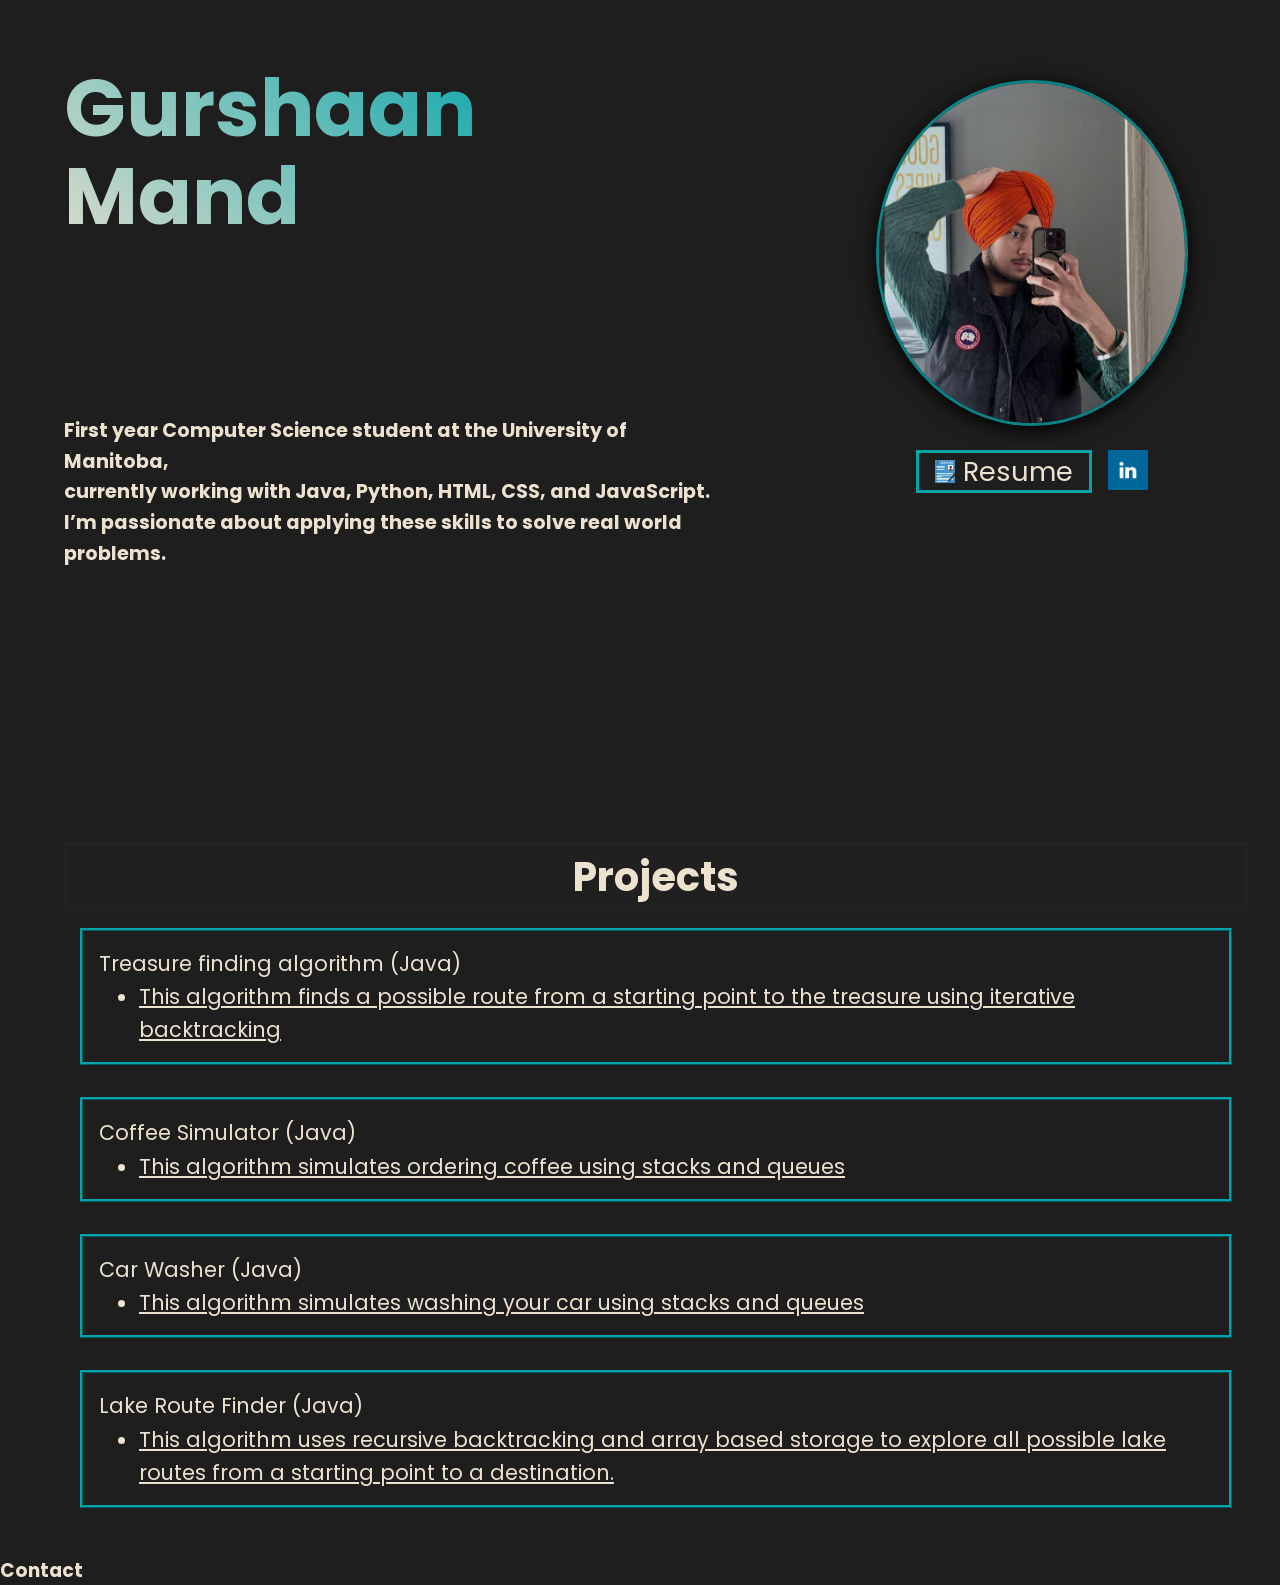
==== index.html @ ff8e0946 "Rename ProtHtml.html to index.html" ====
<!DOCTYPE html>
<html lang = "en">

<head>
    <meta charset = "UTF-8">
    <meta name = "author" content = "Gurshaan Mand">
    <title>Protfolio</title>
    <link rel="stylesheet" href="ProtStyle.css">
</head>

<body>
        <header>
            <h1>
                Gurshaan
                <br>Mand
            </h1>
            <!-- <h2>
                .
            </h2> -->
        </header>

    <main>
        <!-- <div class="construction">
            <p>
                Website under construction
            </p>
        </div> -->

        <!-- <div class="card">
            <a target="_blank" href="GurshaanResume.pdf" class="resume-link">
              <img src="resume.png" alt="Resume icon" class="resumePic">
              <span class="resume-text">Resume</span>
            </a>
          
            <a target="_blank" href="…">
              <img src="linkedin.png" class="linkedin">
            </a>
        </div>

        <div class="container">
            <img src="selfImage.png" alt="Picture of Gurshaan Mand" class="selfImage">
        </div> -->

        <div class="intro">
            <div class="description">
                <h3>
                    First year Computer Science student at the University of Manitoba,
                    <br>currently working with Java, Python, HTML, CSS, and JavaScript.
                    <br>I’m passionate about applying these skills to solve real world problems.
                </h3>
            </div>

            <div class="pics">
                <div class="Socials">
                    <a target="_blank" href="GurshaanResume.pdf" class="resume-link">
                        <img src="resume.png" alt="Resume icon" class="resumePic">
                        <span class="resume-text">Resume</span>
                    </a>
                    <a target="_blank" href="…">
                        <img src="linkedin.png" class="linkedin">
                    </a>
                </div>
                
                <div class=" myImagee">
                    <img src="selfImage.png" alt="Picture of Gurshaan Mand" class="selfImage">
                </div>
            </div>
        </div>

        <!-- <div id="intro-imgage">
            <img src="myImagee.jpg" alt="Photo of Gurshaan Mand"> 
            remove the extra "e" after image to show it
        </div> -->

        <section id="projects">
            <h3>
                Projects
            </h3>

            <div class="allProjects">
                <div class="ProjectOne">
                    <p>
                        Treasure finding algorithm (Java)
                        <ul class="ProjectOneList">
                            <li>
                               <a target="_blank" href="https://github.com/GurshaanMand/Treasure-finding-algorithm">
                                    <p>This algorithm finds a possible route from a starting point to the treasure using iterative backtracking</p>
                                </a>
                            </li>
                        </ul>
                    </p>
                </div>

                <div class="ProjectTwo">
                    <p>
                        Coffee Simulator (Java)
                        <ul class="ProjectTwoList">
                            <li>
                               <a target="_blank" href="https://github.com/GurshaanMand/CoffeeSimulator">
                                    <p>This algorithm simulates ordering coffee using stacks and queues</p>
                                </a>
                            </li>
                        </ul>
                    </p>
                </div>

                <div class="ProjectThree">
                    <p>
                        Car Washer (Java)
                        <ul class="ProjectThreeList">
                            <li>
                               <a target="_blank" href="https://github.com/GurshaanMand/CarWasher">
                                    <p>This algorithm simulates washing your car using stacks and queues</p>
                                </a>
                            </li>
                        </ul>
                    </p>
                </div>

                <div class="ProjectFour">
                    <p>
                        Lake Route Finder (Java)
                        <ul class="ProjectFourList">
                            <li>
                               <a target="_blank" href="https://github.com/GurshaanMand/Portage">
                                    <p>This algorithm uses recursive backtracking and array based storage to explore all possible lake routes from a starting point to a destination.</p>
                                </a>
                            </li>
                        </ul>
                    </p>
                </div>
            </div>
        </section>  

        <section id="ContactInfo">
            <h3>
                Contact
            </h3>
        </section>  
    </main>
</body>

</html>
---- ProtStyle.css ----
@import url('https://fonts.googleapis.com/css2?family=Poppins:ital,wght@0,100;0,200;0,300;0,400;0,500;0,600;0,700;0,800;0,900;1,100;1,200;1,300;1,400;1,500;1,600;1,700;1,800;1,900&display=swap');

* {
    background-color: rgb(30, 30, 30);
    color: rgba(255, 242, 223, 0.922);
    font-family: "Poppins", sans-serif;
    margin: 0;
    padding: 0;
    box-sizing: border-box;
}

img {
    max-inline-size: 100%;
    display: block;
}

header h1 {
    margin: 2rem 2rem 2rem 2rem;
    border: hidden 0.5rem;
    padding: 2rem;
    font-size: 5rem;
    display: inline-block;
    line-height: 1.1;
    background: linear-gradient(45deg, rgba(255, 242, 223, 0.922), rgba(2, 175, 181, 0.922));
    -webkit-background-clip: text;
    -webkit-text-fill-color: transparent;
}

header h2 {
    border: solid 0.1rem lightblue;
    width: 60%;
    height: 0.1rem;
    font-size: 1px;
    margin-top: 5rem;
}

.pics{
    display: flex;
    flex-direction: column-reverse;
    gap: 1.5rem;
    width: 50%;
    margin: -14rem -4rem 0rem 0rem;
}
.pics .Socials{
    display: flex;
    justify-content: space-around;
    justify-content: center;
    gap: 1rem;
}
.pics .myImagee{
    display: flex;
    justify-content: center;
}
.intro{
    display: flex;
    justify-content: space-between;
    align-items: flex-start;
}

.selfImage{
    width: 50%;
    height: 60%;
    border: .2rem solid rgba(2, 175, 181, 0.688);
    box-shadow: 0 4px 20px rgb(0, 0, 0);
    border-radius: 100%;
}

.selfImage {
    transition: transform 0.3s ease, box-shadow 0.3s ease;
  }
.selfImage:hover {
    transform: scale(1.01);
    box-shadow: 0 8px 16px rgba(0,0,0,0.6);
}

.resume-link {
    display: flex;         
    align-items: center;       
    gap: 0.5rem;                    
  
    border: 0.2rem solid rgba(2, 175, 181, 0.922);
    padding: 0.3rem 1rem;          

    text-decoration: none;
    color: inherit;             

    transition: transform 0.2s;
}

.resumePic {
    width: 1.2rem;
    height: auto;
}

.resume-link .resume-text {
    font-size: 1.7rem;
    line-height: 1;
}

.linkedin {
    width: 2.5rem;
    height: 2.5rem;
}

.description{
    margin: 7rem 0rem 4rem 4rem;

}
.description h3 {
    font-size: 1.2rem;
    line-height: 1.6;
    text-align: left;
    width: 41rem;
}

#projects {
    margin-top: 11rem;
    margin-left: 2rem;
    padding: 2rem;
    font-size: 1.3rem;
    line-height: 1.6;
}

#projects h3 {
    text-align: center;
    font-size: 2.5rem;
    border: solid rgba(38, 38, 38, 0.36);
    background-color: rgba(38, 38, 38, 0.36);
}

.allProjects {
    display: flex;
    flex-direction: column;
    justify-content: space-evenly;
}

.ProjectOne {
    padding: 1rem;
    margin: 1rem;
    border: ridge 0.2rem rgba(2, 175, 181, 0.922);
    display: inline-block;
    transition: transform 0.3s ease, box-shadow 0.3s ease;
}

.ProjectOneList {
    padding-left: 40px;
}

.ProjectOne:hover{
    transform: scale(1.02);
    box-shadow: 0 8px 16px rgba(0,0,0,0.6);
}

.ProjectTwo {
    padding: 1rem;
    margin: 1rem;
    border: ridge 0.2rem rgba(2, 175, 181, 0.922);
    display: inline-block;
    transition: transform 0.3s ease, box-shadow 0.3s ease;
}

.ProjectTwoList{
    padding-left: 40px;
}

.ProjectTwo:hover{
    transform: scale(1.02);
    box-shadow: 0 8px 16px rgba(0,0,0,0.6);
}

.ProjectThree {
    padding: 1rem;
    margin: 1rem;
    border: ridge 0.2rem rgba(2, 175, 181, 0.922);
    display: inline-block;
    transition: transform 0.3s ease, box-shadow 0.3s ease;
}

.ProjectThreeList{
    padding-left: 40px;
}

.ProjectThree:hover{
    transform: scale(1.02);
    box-shadow: 0 8px 16px rgba(0,0,0,0.6);
}

.ProjectFour {
    padding: 1rem;
    margin: 1rem;
    border: ridge 0.2rem rgba(2, 175, 181, 0.922);
    display: inline-block;
}

.ProjectFourList{
    padding-left: 40px;
}

.ProjectThree:hover{
    transform: scale(1.02);
    box-shadow: 0 8px 16px rgba(0,0,0,0.6);
}

.ProjectThree {
    transition: transform 0.4s ease, box-shadow 0.3s ease;
}

#Experience {
    margin-top: 12rem;
    margin-left: 2rem;
    padding: 2rem;
    font-size: 1.3rem;
    line-height: 1.6;
}

#Experience h3 {
    text-align: center;
    font-size: 2.5rem;
    border: solid rgba(38, 38, 38, 0.36);
    background-color: rgba(38, 38, 38, 0.36);
}
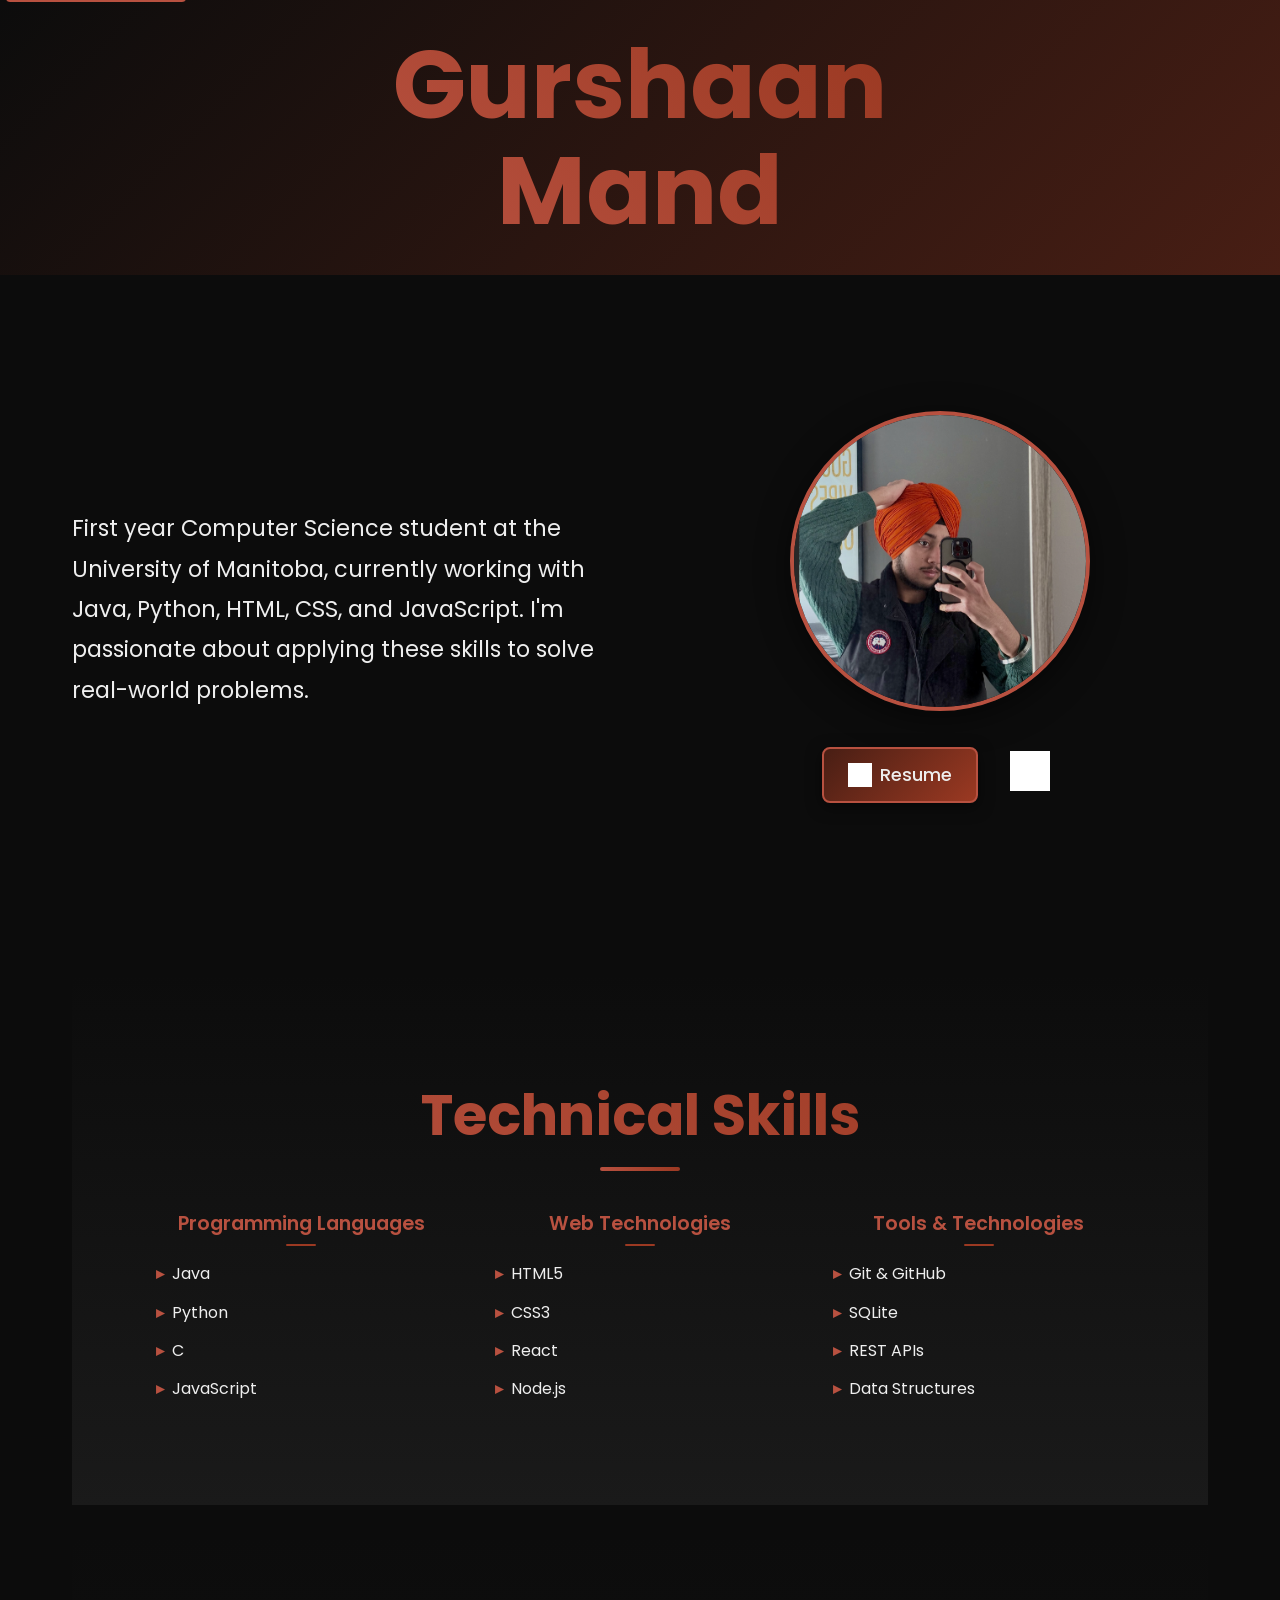
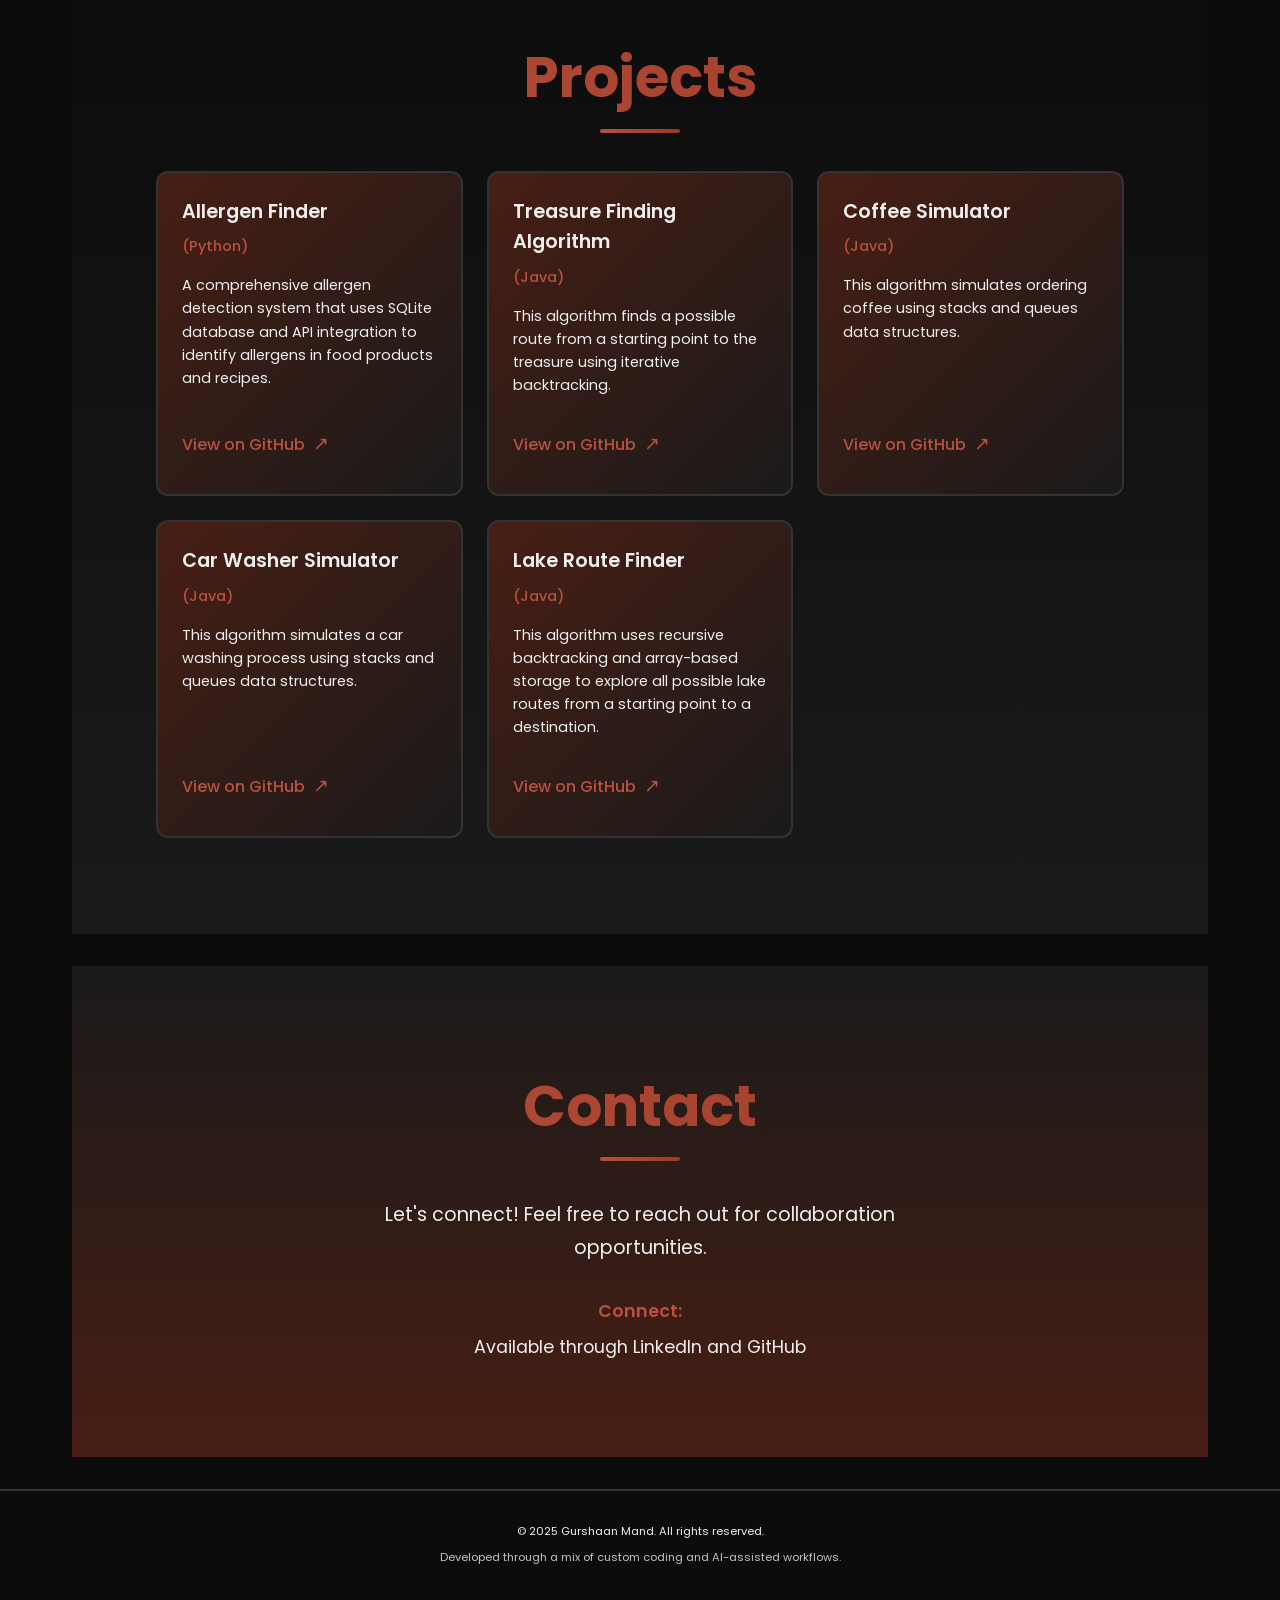
==== commit d4bea7a9: "Rename ProtHtml.html to index.html for GitHub Pages" ====
--- a/index.html
+++ b/index.html
@@ -1,146 +1,277 @@
 <!DOCTYPE html>
-<html lang = "en">
-
+<html lang="en">
 <head>
-    <meta charset = "UTF-8">
-    <meta name = "author" content = "Gurshaan Mand">
-    <title>Protfolio</title>
+    <meta charset="UTF-8">
+    <meta name="viewport" content="width=device-width, initial-scale=1.0">
+    <meta name="description" content="Gurshaan Mand - First year Computer Science student at University of Manitoba specializing in Java, Python, HTML, CSS, and JavaScript">
+    <meta name="author" content="Gurshaan Mand">
+    <meta name="keywords" content="Computer Science, Java, Python, JavaScript, HTML, CSS, University of Manitoba, Software Developer">
+    
+    <!-- Open Graph meta tags for social sharing -->
+    <meta property="og:title" content="Gurshaan Mand - Computer Science Student">
+    <meta property="og:description" content="First year Computer Science student passionate about solving real-world problems with technology">
+    <meta property="og:type" content="website">
+    
+    <title>Gurshaan Mand | Computer Science Student & Developer</title>
+    
+    <!-- Preload critical resources -->
+    <link rel="preload" href="https://fonts.googleapis.com/css2?family=Poppins:wght@300;400;500;600;700&display=swap" as="style">
+    <link href="https://fonts.googleapis.com/css2?family=Poppins:wght@300;400;500;600;700&display=swap" rel="stylesheet">
+    
+    <!-- Stylesheet -->
     <link rel="stylesheet" href="ProtStyle.css">
+    
+    <!-- Favicon (add your favicon if you have one) -->
+    <!-- <link rel="icon" type="image/x-icon" href="/favicon.ico"> -->
 </head>
 
 <body>
-        <header>
-            <h1>
-                Gurshaan
-                <br>Mand
+    <!-- Skip to main content for accessibility -->
+    <a href="#main-content" class="skip-to-main" aria-label="Skip to main content">Skip to main content</a>
+    
+    <!-- Header Section -->
+    <header role="banner">
+        <div class="header-container">
+            <h1 class="main-title">
+                <span class="first-name">Gurshaan</span>
+                <span class="last-name">Mand</span>
             </h1>
-            <!-- <h2>
-                .
-            </h2> -->
-        </header>
-
-    <main>
-        <!-- <div class="construction">
-            <p>
-                Website under construction
-            </p>
-        </div> -->
-
-        <!-- <div class="card">
-            <a target="_blank" href="GurshaanResume.pdf" class="resume-link">
-              <img src="resume.png" alt="Resume icon" class="resumePic">
-              <span class="resume-text">Resume</span>
-            </a>
-          
-            <a target="_blank" href="…">
-              <img src="linkedin.png" class="linkedin">
-            </a>
         </div>
-
-        <div class="container">
-            <img src="selfImage.png" alt="Picture of Gurshaan Mand" class="selfImage">
-        </div> -->
-
-        <div class="intro">
-            <div class="description">
-                <h3>
-                    First year Computer Science student at the University of Manitoba,
-                    <br>currently working with Java, Python, HTML, CSS, and JavaScript.
-                    <br>I’m passionate about applying these skills to solve real world problems.
-                </h3>
-            </div>
-
-            <div class="pics">
-                <div class="Socials">
-                    <a target="_blank" href="GurshaanResume.pdf" class="resume-link">
-                        <img src="resume.png" alt="Resume icon" class="resumePic">
-                        <span class="resume-text">Resume</span>
-                    </a>
-                    <a target="_blank" href="…">
-                        <img src="linkedin.png" class="linkedin">
-                    </a>
-                </div>
-                
-                <div class=" myImagee">
-                    <img src="selfImage.png" alt="Picture of Gurshaan Mand" class="selfImage">
-                </div>
-            </div>
-        </div>
-
-        <!-- <div id="intro-imgage">
-            <img src="myImagee.jpg" alt="Photo of Gurshaan Mand"> 
-            remove the extra "e" after image to show it
-        </div> -->
-
-        <section id="projects">
-            <h3>
-                Projects
-            </h3>
-
-            <div class="allProjects">
-                <div class="ProjectOne">
-                    <p>
-                        Treasure finding algorithm (Java)
-                        <ul class="ProjectOneList">
+    </header>
+
+    <!-- Main Content -->
+    <main id="main-content" role="main">
+        
+        <!-- Hero/Introduction Section -->
+        <section class="hero-section" aria-labelledby="intro-heading">
+            <div class="intro">
+                <div class="description">
+                    <h2 id="intro-heading" class="visually-hidden">Introduction</h2>
+                    <p class="intro-text">
+                        First year Computer Science student at the University of Manitoba,
+                        currently working with Java, Python, HTML, CSS, and JavaScript.
+                        I'm passionate about applying these skills to solve real-world problems.
+                    </p>
+                </div>
+
+                <aside class="profile-section" role="complementary">
+                    <!-- Social Links -->
+                    <nav class="social-nav" aria-label="Social links and resume">
+                        <ul class="social-links">
                             <li>
-                               <a target="_blank" href="https://github.com/GurshaanMand/Treasure-finding-algorithm">
-                                    <p>This algorithm finds a possible route from a starting point to the treasure using iterative backtracking</p>
+                                <a href="GurshaanResume.pdf" 
+                                   target="_blank" 
+                                   rel="noopener noreferrer"
+                                   class="resume-link"
+                                   aria-label="Download Resume (Opens in new tab)">
+                                    <img src="resume.png" alt="" class="resume-icon" aria-hidden="true">
+                                    <span class="resume-text">Resume</span>
                                 </a>
                             </li>
-                        </ul>
-                    </p>
-                </div>
-
-                <div class="ProjectTwo">
-                    <p>
-                        Coffee Simulator (Java)
-                        <ul class="ProjectTwoList">
                             <li>
-                               <a target="_blank" href="https://github.com/GurshaanMand/CoffeeSimulator">
-                                    <p>This algorithm simulates ordering coffee using stacks and queues</p>
+                                <a href="#" 
+                                   target="_blank" 
+                                   rel="noopener noreferrer"
+                                   class="social-link linkedin-link"
+                                   aria-label="Visit LinkedIn profile (Opens in new tab)">
+                                    <img src="linkedin.png" alt="LinkedIn" class="social-icon">
                                 </a>
                             </li>
                         </ul>
+                    </nav>
+                    
+                    <!-- Profile Image -->
+                    <div class="profile-image-container">
+                        <img src="selfImage.png" 
+                             alt="Gurshaan Mand - Computer Science Student" 
+                             class="profile-image"
+                             loading="lazy">
+                    </div>
+                </aside>
+            </div>
+        </section>
+
+        <!-- Skills Section -->
+        <section id="skills" class="skills-section" aria-labelledby="skills-heading">
+            <div class="section-container">
+                <h2 id="skills-heading" class="section-title">Technical Skills</h2>
+                
+                <div class="skills-columns">
+                    <div class="skill-column">
+                        <h3 class="column-title">Programming Languages</h3>
+                        <ul class="skill-list">
+                            <li>Java</li>
+                            <li>Python</li>
+                            <li>C</li>
+                            <li>JavaScript</li>
+                        </ul>
+                    </div>
+                    
+                    <div class="skill-column">
+                        <h3 class="column-title">Web Technologies</h3>
+                        <ul class="skill-list">
+                            <li>HTML5</li>
+                            <li>CSS3</li>
+                            <li>React</li>
+                            <li>Node.js</li>
+                        </ul>
+                    </div>
+                    
+                    <div class="skill-column">
+                        <h3 class="column-title">Tools & Technologies</h3>
+                        <ul class="skill-list">
+                            <li>Git & GitHub</li>
+                            <li>SQLite</li>
+                            <li>REST APIs</li>
+                            <li>Data Structures</li>
+                        </ul>
+                    </div>
+                </div>
+            </div>
+        </section>
+
+        <!-- Projects Section -->
+        <section id="projects" class="projects-section" aria-labelledby="projects-heading">
+            <div class="section-container">
+                <h2 id="projects-heading" class="section-title">Projects</h2>
+                
+                <div class="projects-grid">
+                    
+                    <!-- Project 1: Allergen Finder -->
+                    <article class="project-card">
+                        <h3 class="project-title">Allergen Finder</h3>
+                        <p class="project-tech">(Python)</p>
+                        <div class="project-description">
+                            <p>A comprehensive allergen detection system that uses SQLite database and API integration to identify allergens in food products and recipes.</p>
+                            <a href="https://github.com/GurshaanMand/AllergenFinder" 
+                               target="_blank" 
+                               rel="noopener noreferrer"
+                               class="project-link"
+                               aria-label="View Allergen Finder project on GitHub (Opens in new tab)">
+                                View on GitHub
+                                <span class="external-link-icon" aria-hidden="true">↗</span>
+                            </a>
+                        </div>
+                    </article>
+
+                    <!-- Project 2: Treasure Finding Algorithm -->
+                    <article class="project-card">
+                        <h3 class="project-title">Treasure Finding Algorithm</h3>
+                        <p class="project-tech">(Java)</p>
+                        <div class="project-description">
+                            <p>This algorithm finds a possible route from a starting point to the treasure using iterative backtracking.</p>
+                            <a href="https://github.com/GurshaanMand/Treasure-finding-algorithm" 
+                               target="_blank" 
+                               rel="noopener noreferrer"
+                               class="project-link"
+                               aria-label="View Treasure Finding Algorithm project on GitHub (Opens in new tab)">
+                                View on GitHub
+                                <span class="external-link-icon" aria-hidden="true">↗</span>
+                            </a>
+                        </div>
+                    </article>
+
+                    <!-- Project 3: Coffee Simulator -->
+                    <article class="project-card">
+                        <h3 class="project-title">Coffee Simulator</h3>
+                        <p class="project-tech">(Java)</p>
+                        <div class="project-description">
+                            <p>This algorithm simulates ordering coffee using stacks and queues data structures.</p>
+                            <a href="https://github.com/GurshaanMand/CoffeeSimulator" 
+                               target="_blank" 
+                               rel="noopener noreferrer"
+                               class="project-link"
+                               aria-label="View Coffee Simulator project on GitHub (Opens in new tab)">
+                                View on GitHub
+                                <span class="external-link-icon" aria-hidden="true">↗</span>
+                            </a>
+                        </div>
+                    </article>
+
+                    <!-- Project 4: Car Washer -->
+                    <article class="project-card">
+                        <h3 class="project-title">Car Washer Simulator</h3>
+                        <p class="project-tech">(Java)</p>
+                        <div class="project-description">
+                            <p>This algorithm simulates a car washing process using stacks and queues data structures.</p>
+                            <a href="https://github.com/GurshaanMand/CarWasher" 
+                               target="_blank" 
+                               rel="noopener noreferrer"
+                               class="project-link"
+                               aria-label="View Car Washer project on GitHub (Opens in new tab)">
+                                View on GitHub
+                                <span class="external-link-icon" aria-hidden="true">↗</span>
+                            </a>
+                        </div>
+                    </article>
+
+                    <!-- Project 5: Lake Route Finder -->
+                    <article class="project-card">
+                        <h3 class="project-title">Lake Route Finder</h3>
+                        <p class="project-tech">(Java)</p>
+                        <div class="project-description">
+                            <p>This algorithm uses recursive backtracking and array-based storage to explore all possible lake routes from a starting point to a destination.</p>
+                            <a href="https://github.com/GurshaanMand/Portage" 
+                               target="_blank" 
+                               rel="noopener noreferrer"
+                               class="project-link"
+                               aria-label="View Lake Route Finder project on GitHub (Opens in new tab)">
+                                View on GitHub
+                                <span class="external-link-icon" aria-hidden="true">↗</span>
+                            </a>
+                        </div>
+                    </article>
+
+                </div>
+            </div>
+        </section>
+
+        <!-- Contact Section -->
+        <section id="contact" class="contact-section" aria-labelledby="contact-heading">
+            <div class="section-container">
+                <h2 id="contact-heading" class="section-title">Contact</h2>
+                <div class="contact-content">
+                    <p class="contact-description">
+                        Let's connect! Feel free to reach out for collaboration opportunities.
                     </p>
-                </div>
-
-                <div class="ProjectThree">
-                    <p>
-                        Car Washer (Java)
-                        <ul class="ProjectThreeList">
-                            <li>
-                               <a target="_blank" href="https://github.com/GurshaanMand/CarWasher">
-                                    <p>This algorithm simulates washing your car using stacks and queues</p>
-                                </a>
-                            </li>
-                        </ul>
-                    </p>
-                </div>
-
-                <div class="ProjectFour">
-                    <p>
-                        Lake Route Finder (Java)
-                        <ul class="ProjectFourList">
-                            <li>
-                               <a target="_blank" href="https://github.com/GurshaanMand/Portage">
-                                    <p>This algorithm uses recursive backtracking and array based storage to explore all possible lake routes from a starting point to a destination.</p>
-                                </a>
-                            </li>
-                        </ul>
-                    </p>
-                </div>
-            </div>
-        </section>  
-
-        <section id="ContactInfo">
-            <h3>
-                Contact
-            </h3>
-        </section>  
+                    
+                    <!-- Contact Information -->
+                    <div class="contact-info">
+                        <div class="contact-item">
+                            <strong>Connect:</strong>
+                            <span>Available through LinkedIn and GitHub</span>
+                        </div>
+                    </div>
+                </div>
+            </div>
+        </section>
+
     </main>
+
+    <!-- Footer -->
+    <footer role="contentinfo" class="site-footer">
+        <div class="footer-content">
+            <p class="footer-disclaimer">&copy; 2025 Gurshaan Mand. All rights reserved.</p>
+            <p class="footer-note">Developed through a mix of custom coding and AI-assisted workflows.</p>
+        </div>
+    </footer>
+
+    <!-- Add structured data for SEO -->
+    <script type="application/ld+json">
+    {
+        "@context": "https://schema.org",
+        "@type": "Person",
+        "name": "Gurshaan Mand",
+        "jobTitle": "Computer Science Student",
+        "description": "First year Computer Science student at University of Manitoba",
+        "alumniOf": {
+            "@type": "EducationalOrganization",
+            "name": "University of Manitoba"
+        },
+        "knowsAbout": ["Java", "Python", "JavaScript", "HTML", "CSS", "Computer Science"],
+        "url": "https://github.com/GurshaanMand"
+    }
+    </script>
+
 </body>
-
-</html>
-
-
-
+</html>
--- a/ProtStyle.css
+++ b/ProtStyle.css
@@ -1,221 +1,716 @@
-@import url('https://fonts.googleapis.com/css2?family=Poppins:ital,wght@0,100;0,200;0,300;0,400;0,500;0,600;0,700;0,800;0,900;1,100;1,200;1,300;1,400;1,500;1,600;1,700;1,800;1,900&display=swap');
 
-* {
-    background-color: rgb(30, 30, 30);
-    color: rgba(255, 242, 223, 0.922);
-    font-family: "Poppins", sans-serif;
-    margin: 0;
-    padding: 0;
-    box-sizing: border-box;
-}
 
-img {
-    max-inline-size: 100%;
-    display: block;
-}
+        /* ========== COLOR PALETTE ========== */
+        :root {
+            --black:     #0C0C0C;
+            --brown:     #481E14;
+            --chestnut:  #9B3922;
+            --orange:    #B85140;
+            --text:      #EEEEEE;
+            
+            /* Additional utility colors */
+            --bg-secondary: #1a1a1a;
+            --border-color: #333333;
+            --hover-bg: rgba(184, 81, 64, 0.1);
+            --shadow-dark: rgba(0, 0, 0, 0.5);
+            --shadow-light: rgba(184, 81, 64, 0.2);
+        }
+        
+        /* ========== GLOBAL RESET & BASE ========== */
+        * {
+            margin: 0;
+            padding: 0;
+            box-sizing: border-box;
+        }
+        
+        html {
+            scroll-behavior: smooth;
+            font-size: 16px;
+        }
+        
+        body {
+            font-family: "Poppins", -apple-system, BlinkMacSystemFont, "Segoe UI", Roboto, sans-serif;
+            background-color: var(--black);
+            color: var(--text);
+            line-height: 1.6;
+            overflow-x: hidden;
+            -webkit-font-smoothing: antialiased;
+            -moz-osx-font-smoothing: grayscale;
+        }
+        
+        /* Smooth transitions */
+        * {
+            transition: all 0.3s cubic-bezier(0.4, 0, 0.2, 1);
+        }
+        
+        /* Images */
+        img {
+            max-width: 100%;
+            height: auto;
+            display: block;
+        }
+        
+        /* Links */
+        a {
+            color: inherit;
+            text-decoration: none;
+        }
+        
+        a:focus {
+            outline: 2px solid var(--orange);
+            outline-offset: 2px;
+        }
+        
+        /* Lists */
+        ul {
+            list-style: none;
+        }
+        
+        /* ========== ACCESSIBILITY ========== */
+        .skip-to-main {
+            position: absolute;
+            top: -40px;
+            left: 6px;
+            background: var(--orange);
+            color: var(--black);
+            padding: 8px;
+            text-decoration: none;
+            border-radius: 4px;
+            z-index: 1000;
+        }
+        
+        .skip-to-main:focus {
+            top: 6px;
+        }
+        
+        .visually-hidden {
+            position: absolute !important;
+            width: 1px !important;
+            height: 1px !important;
+            padding: 0 !important;
+            margin: -1px !important;
+            overflow: hidden !important;
+            clip: rect(0, 0, 0, 0) !important;
+            white-space: nowrap !important;
+            border: 0 !important;
+        }
+        
+        /* ========== HEADER ========== */
+        header {
+            padding: 2rem 0;
+            background: linear-gradient(135deg, var(--black) 0%, var(--brown) 100%);
+            position: relative;
+        }
+        
+        .header-container {
+            max-width: 1200px;
+            margin: 0 auto;
+            padding: 0 2rem;
+            text-align: center;
+        }
+        
+        .main-title {
+            font-size: clamp(3rem, 8vw, 6rem);
+            font-weight: 700;
+            line-height: 1.1;
+            background: linear-gradient(45deg, var(--orange), var(--chestnut));
+            -webkit-background-clip: text;
+            -webkit-text-fill-color: transparent;
+            background-clip: text;
+            cursor: default;
+            display: inline-block;
+        }
+        
+        .main-title:hover {
+            transform: translateY(-4px);
+            letter-spacing: 2px;
+        }
+        
+        .first-name,
+        .last-name {
+            display: block;
+        }
+        
+        /* ========== MAIN CONTENT ========== */
+        main {
+            max-width: 1200px;
+            margin: 0 auto;
+            padding: 0 2rem;
+        }
+        
+        /* ========== HERO SECTION ========== */
+        .hero-section {
+            padding: 4rem 0;
+            background: var(--black);
+        }
+        
+        .intro {
+            display: grid;
+            grid-template-columns: 1fr 1fr;
+            gap: 4rem;
+            align-items: center;
+            min-height: 60vh;
+        }
+        
+        .description {
+            order: 1;
+        }
+        
+        .intro-text {
+            font-size: clamp(1.2rem, 2.5vw, 1.4rem);
+            line-height: 1.8;
+            color: var(--text);
+            max-width: 600px;
+        }
+        
+        .profile-section {
+            order: 2;
+            display: flex;
+            flex-direction: column;
+            align-items: center;
+            gap: 2rem;
+        }
+        
+        /* ========== SOCIAL NAVIGATION ========== */
+        .social-nav {
+            order: 2;
+        }
+        
+        .social-links {
+            display: flex;
+            gap: 1.5rem;
+            align-items: center;
+            flex-wrap: wrap;
+            justify-content: center;
+        }
+        
+        .resume-link {
+            display: flex;
+            align-items: center;
+            gap: 0.5rem;
+            background: linear-gradient(135deg, var(--brown), var(--chestnut));
+            border: 2px solid var(--orange);
+            padding: 0.75rem 1.5rem;
+            border-radius: 8px;
+            font-weight: 500;
+            transition: all 0.3s ease;
+            box-shadow: 0 4px 15px var(--shadow-dark);
+        }
+        
+        .resume-link:hover {
+            background: linear-gradient(135deg, var(--chestnut), var(--orange));
+            transform: translateY(-2px);
+            box-shadow: 0 8px 25px var(--shadow-light);
+        }
+        
+        .resume-icon {
+            width: 1.5rem;
+            height: 1.5rem;
+            filter: brightness(0) saturate(100%) invert(93%) sepia(8%) saturate(95%) hue-rotate(314deg) brightness(106%) contrast(106%);
+        }
+        
+        .resume-text {
+            font-size: 1.1rem;
+            font-weight: 500;
+        }
+        
+        .social-link {
+            display: inline-block;
+            padding: 0.5rem;
+            border-radius: 8px;
+            transition: all 0.3s ease;
+        }
+        
+        .social-link:hover {
+            transform: scale(1.1) translateY(-2px);
+            background: var(--hover-bg);
+        }
+        
+        .social-icon {
+            width: 2.5rem;
+            height: 2.5rem;
+            filter: brightness(0) saturate(100%) invert(93%) sepia(8%) saturate(95%) hue-rotate(314deg) brightness(106%) contrast(106%);
+        }
+        
+        .social-icon:hover {
+            filter: none;
+        }
+        
+        /* ========== PROFILE IMAGE ========== */
+        .profile-image-container {
+            order: 1;
+        }
+        
+        .profile-image {
+            width: 300px;
+            height: 300px;
+            border-radius: 50%;
+            object-fit: cover;
+            border: 4px solid var(--orange);
+            box-shadow: 0 8px 32px var(--shadow-dark);
+            transition: all 0.4s cubic-bezier(0.4, 0, 0.2, 1);
+        }
+        
+        .profile-image:hover {
+            transform: scale(1.05) rotate(2deg);
+            box-shadow: 0 12px 40px var(--shadow-light);
+            border-color: var(--chestnut);
+        }
+        
+        /* ========== SKILLS SECTION ========== */
+        .skills-section {
+            padding: 6rem 0;
+            background: linear-gradient(180deg, var(--black) 0%, var(--bg-secondary) 100%);
+            position: relative;
+            margin: 2rem 0;
+        }
+        
+        .skills-columns {
+            display: grid;
+            grid-template-columns: repeat(3, 1fr);
+            gap: 3rem;
+            margin-top: 2rem;
+        }
+        
+        .skill-column {
+            text-align: left;
+        }
+        
+        .column-title {
+            font-size: 1.2rem;
+            font-weight: 600;
+            color: var(--orange);
+            margin-bottom: 1rem;
+            text-align: center;
+            position: relative;
+        }
+        
+        .column-title::after {
+            content: '';
+            position: absolute;
+            bottom: -6px;
+            left: 50%;
+            transform: translateX(-50%);
+            width: 30px;
+            height: 2px;
+            background: var(--chestnut);
+            border-radius: 1px;
+        }
+        
+        .skill-list {
+            list-style: none;
+            padding: 0;
+            margin: 0;
+        }
+        
+        .skill-list li {
+            color: var(--text);
+            font-size: 1rem;
+            line-height: 1.8;
+            padding: 0.3rem 0;
+            position: relative;
+            padding-left: 1rem;
+        }
+        
+        .skill-list li::before {
+            content: '▸';
+            position: absolute;
+            left: 0;
+            color: var(--orange);
+            font-weight: bold;
+        }
+        
+        /* ========== SECTIONS ========== */
+        .skills-section,
+        .projects-section,
+        .contact-section {
+            padding: 6rem 0;
+            position: relative;
+            margin: 2rem 0;
+        }
+        
+        .skills-section {
+            background: linear-gradient(180deg, var(--black) 0%, var(--bg-secondary) 100%);
+        }
+        
+        .projects-section {
+            background: linear-gradient(180deg, var(--bg-secondary) 0%, var(--black) 50%, var(--bg-secondary) 100%);
+        }
+        
+        .contact-section {
+            background: linear-gradient(180deg, var(--bg-secondary) 0%, var(--brown) 100%);
+        }
+        
+        .section-container {
+            max-width: 1000px;
+            margin: 0 auto;
+            padding: 0 1rem;
+        }
+        
+        .section-title {
+            font-size: clamp(2.5rem, 5vw, 3.5rem);
+            text-align: center;
+            margin-bottom: 3rem;
+            background: linear-gradient(45deg, var(--orange), var(--chestnut));
+            -webkit-background-clip: text;
+            -webkit-text-fill-color: transparent;
+            background-clip: text;
+            position: relative;
+        }
+        
+        .section-title::after {
+            content: '';
+            position: absolute;
+            bottom: -10px;
+            left: 50%;
+            transform: translateX(-50%);
+            width: 80px;
+            height: 4px;
+            background: linear-gradient(45deg, var(--orange), var(--chestnut));
+            border-radius: 2px;
+        }
+        .projects-section,
+        .contact-section {
+            padding: 6rem 0;
+            position: relative;
+        }
+        
+        .projects-section {
+            background: linear-gradient(180deg, var(--black) 0%, var(--bg-secondary) 100%);
+        }
+        
+        .contact-section {
+            background: linear-gradient(180deg, var(--bg-secondary) 0%, var(--brown) 100%);
+        }
+        
+        .section-container {
+            max-width: 1000px;
+            margin: 0 auto;
+            padding: 0 1rem;
+        }
+        
+        .section-title {
+            font-size: clamp(2.5rem, 5vw, 3.5rem);
+            text-align: center;
+            margin-bottom: 3rem;
+            background: linear-gradient(45deg, var(--orange), var(--chestnut));
+            -webkit-background-clip: text;
+            -webkit-text-fill-color: transparent;
+            background-clip: text;
+            position: relative;
+        }
+        
+        .section-title::after {
+            content: '';
+            position: absolute;
+            bottom: -10px;
+            left: 50%;
+            transform: translateX(-50%);
+            width: 80px;
+            height: 4px;
+            background: linear-gradient(45deg, var(--orange), var(--chestnut));
+            border-radius: 2px;
+        }
+        
+        /* ========== PROJECTS GRID ========== */
+        .projects-grid {
+            display: grid;
+            grid-template-columns: repeat(auto-fit, minmax(240px, 1fr));
+            gap: 1.5rem;
+            margin-top: 2rem;
+            max-width: 1000px;
+            margin-left: auto;
+            margin-right: auto;
+        }
+        
+        .project-card {
+            background: linear-gradient(135deg, var(--brown), var(--bg-secondary));
+            border: 2px solid var(--border-color);
+            border-radius: 12px;
+            padding: 1.5rem;
+            transition: all 0.3s ease;
+            position: relative;
+            overflow: hidden;
+            min-height: 180px;
+            display: flex;
+            flex-direction: column;
+        }
+        
+        .project-card::before {
+            content: '';
+            position: absolute;
+            top: 0;
+            left: -100%;
+            width: 100%;
+            height: 100%;
+            background: linear-gradient(90deg, transparent, rgba(184, 81, 64, 0.1), transparent);
+            transition: left 0.6s ease;
+        }
+        
+        .project-card:hover::before {
+            left: 100%;
+        }
+        
+        .project-card:hover {
+            transform: translateY(-8px);
+            border-color: var(--orange);
+            box-shadow: 0 16px 40px var(--shadow-dark);
+        }
+        
+        .project-title {
+            font-size: 1.2rem;
+            font-weight: 600;
+            margin-bottom: 0.5rem;
+            color: var(--text);
+        }
+        
+        .project-tech {
+            color: var(--orange);
+            font-weight: 500;
+            margin-bottom: 1rem;
+            font-size: 0.9rem;
+        }
+        
+        .project-description {
+            flex: 1;
+            display: flex;
+            flex-direction: column;
+        }
+        
+        .project-description p {
+            margin-bottom: 1.5rem;
+            line-height: 1.6;
+            flex: 1;
+            font-size: 0.9rem;
+        }
+        
+        .project-link {
+            display: inline-flex;
+            align-items: center;
+            gap: 0.5rem;
+            color: var(--orange);
+            font-weight: 500;
+            padding: 0.5rem 0;
+            border-bottom: 2px solid transparent;
+            transition: all 0.3s ease;
+            margin-top: auto;
+        }
+        
+        .project-link:hover {
+            border-bottom-color: var(--orange);
+            color: var(--chestnut);
+        }
+        
+        .external-link-icon {
+            font-size: 1.2rem;
+            transition: transform 0.3s ease;
+        }
+        
+        .project-link:hover .external-link-icon {
+            transform: translate(2px, -2px);
+        }
+        
+        /* ========== CONTACT SECTION ========== */
+        .contact-content {
+            text-align: center;
+            max-width: 600px;
+            margin: 0 auto;
+        }
+        
+        .contact-description {
+            font-size: 1.2rem;
+            margin-bottom: 2rem;
+            line-height: 1.7;
+        }
+        
+        .contact-info {
+            display: flex;
+            flex-direction: column;
+            gap: 1.5rem;
+            align-items: center;
+        }
+        
+        .contact-item {
+            display: flex;
+            flex-direction: column;
+            align-items: center;
+            gap: 0.5rem;
+            font-size: 1.1rem;
+        }
+        
+        .contact-item strong {
+            color: var(--orange);
+            font-weight: 600;
+        }
+        
+        .contact-link {
+            color: var(--text);
+            padding: 0.5rem 1rem;
+            border-radius: 6px;
+            transition: all 0.3s ease;
+        }
+        
+        .contact-link:hover {
+            background: var(--hover-bg);
+            color: var(--orange);
+        }
+        
+        /* ========== FOOTER ========== */
+        .site-footer {
 
-header h1 {
-    margin: 2rem 2rem 2rem 2rem;
-    border: hidden 0.5rem;
-    padding: 2rem;
-    font-size: 5rem;
-    display: inline-block;
-    line-height: 1.1;
-    background: linear-gradient(45deg, rgba(255, 242, 223, 0.922), rgba(2, 175, 181, 0.922));
-    -webkit-background-clip: text;
-    -webkit-text-fill-color: transparent;
-}
+            padding: 2rem 0;
+            text-align: center;
+            border-top: 2px solid var(--border-color);
+        }
+        
+        .footer-content {
+            max-width: 1200px;
+            margin: 0 auto;
+            padding: 0 2rem;
+        }
+        
+        .footer-content p {
+            margin-bottom: 0.5rem;
+        }
+        .footer-disclaimer{
+            font-size: 0.7rem;
+        }
+        
+        .footer-note {
 
-header h2 {
-    border: solid 0.1rem lightblue;
-    width: 60%;
-    height: 0.1rem;
-    font-size: 1px;
-    margin-top: 5rem;
-}
-
-.pics{
-    display: flex;
-    flex-direction: column-reverse;
-    gap: 1.5rem;
-    width: 50%;
-    margin: -14rem -4rem 0rem 0rem;
-}
-.pics .Socials{
-    display: flex;
-    justify-content: space-around;
-    justify-content: center;
-    gap: 1rem;
-}
-.pics .myImagee{
-    display: flex;
-    justify-content: center;
-}
-.intro{
-    display: flex;
-    justify-content: space-between;
-    align-items: flex-start;
-}
-
-.selfImage{
-    width: 50%;
-    height: 60%;
-    border: .2rem solid rgba(2, 175, 181, 0.688);
-    box-shadow: 0 4px 20px rgb(0, 0, 0);
-    border-radius: 100%;
-}
-
-.selfImage {
-    transition: transform 0.3s ease, box-shadow 0.3s ease;
-  }
-.selfImage:hover {
-    transform: scale(1.01);
-    box-shadow: 0 8px 16px rgba(0,0,0,0.6);
-}
-
-.resume-link {
-    display: flex;         
-    align-items: center;       
-    gap: 0.5rem;                    
-  
-    border: 0.2rem solid rgba(2, 175, 181, 0.922);
-    padding: 0.3rem 1rem;          
-
-    text-decoration: none;
-    color: inherit;             
-
-    transition: transform 0.2s;
-}
-
-.resumePic {
-    width: 1.2rem;
-    height: auto;
-}
-
-.resume-link .resume-text {
-    font-size: 1.7rem;
-    line-height: 1;
-}
-
-.linkedin {
-    width: 2.5rem;
-    height: 2.5rem;
-}
-
-.description{
-    margin: 7rem 0rem 4rem 4rem;
-
-}
-.description h3 {
-    font-size: 1.2rem;
-    line-height: 1.6;
-    text-align: left;
-    width: 41rem;
-}
-
-#projects {
-    margin-top: 11rem;
-    margin-left: 2rem;
-    padding: 2rem;
-    font-size: 1.3rem;
-    line-height: 1.6;
-}
-
-#projects h3 {
-    text-align: center;
-    font-size: 2.5rem;
-    border: solid rgba(38, 38, 38, 0.36);
-    background-color: rgba(38, 38, 38, 0.36);
-}
-
-.allProjects {
-    display: flex;
-    flex-direction: column;
-    justify-content: space-evenly;
-}
-
-.ProjectOne {
-    padding: 1rem;
-    margin: 1rem;
-    border: ridge 0.2rem rgba(2, 175, 181, 0.922);
-    display: inline-block;
-    transition: transform 0.3s ease, box-shadow 0.3s ease;
-}
-
-.ProjectOneList {
-    padding-left: 40px;
-}
-
-.ProjectOne:hover{
-    transform: scale(1.02);
-    box-shadow: 0 8px 16px rgba(0,0,0,0.6);
-}
-
-.ProjectTwo {
-    padding: 1rem;
-    margin: 1rem;
-    border: ridge 0.2rem rgba(2, 175, 181, 0.922);
-    display: inline-block;
-    transition: transform 0.3s ease, box-shadow 0.3s ease;
-}
-
-.ProjectTwoList{
-    padding-left: 40px;
-}
-
-.ProjectTwo:hover{
-    transform: scale(1.02);
-    box-shadow: 0 8px 16px rgba(0,0,0,0.6);
-}
-
-.ProjectThree {
-    padding: 1rem;
-    margin: 1rem;
-    border: ridge 0.2rem rgba(2, 175, 181, 0.922);
-    display: inline-block;
-    transition: transform 0.3s ease, box-shadow 0.3s ease;
-}
-
-.ProjectThreeList{
-    padding-left: 40px;
-}
-
-.ProjectThree:hover{
-    transform: scale(1.02);
-    box-shadow: 0 8px 16px rgba(0,0,0,0.6);
-}
-
-.ProjectFour {
-    padding: 1rem;
-    margin: 1rem;
-    border: ridge 0.2rem rgba(2, 175, 181, 0.922);
-    display: inline-block;
-}
-
-.ProjectFourList{
-    padding-left: 40px;
-}
-
-.ProjectThree:hover{
-    transform: scale(1.02);
-    box-shadow: 0 8px 16px rgba(0,0,0,0.6);
-}
-
-.ProjectThree {
-    transition: transform 0.4s ease, box-shadow 0.3s ease;
-}
-
-#Experience {
-    margin-top: 12rem;
-    margin-left: 2rem;
-    padding: 2rem;
-    font-size: 1.3rem;
-    line-height: 1.6;
-}
-
-#Experience h3 {
-    text-align: center;
-    font-size: 2.5rem;
-    border: solid rgba(38, 38, 38, 0.36);
-    background-color: rgba(38, 38, 38, 0.36);
-}
+            opacity: 0.8;
+            font-size: 0.7rem;
+        }
+        
+        /* ========== RESPONSIVE DESIGN ========== */
+        @media (max-width: 768px) {
+            .intro {
+                grid-template-columns: 1fr;
+                gap: 3rem;
+                text-align: center;
+            }
+            
+            .description {
+                order: 2;
+            }
+            
+            .profile-section {
+                order: 1;
+            }
+            
+            .social-nav {
+                order: 1;
+            }
+            
+            .profile-image-container {
+                order: 2;
+            }
+            
+            .profile-image {
+                width: 250px;
+                height: 250px;
+            }
+            
+            .social-links {
+                flex-direction: column;
+                gap: 1rem;
+            }
+            
+            .skills-columns {
+                grid-template-columns: 1fr;
+                gap: 2rem;
+            }
+            
+            .projects-grid {
+                grid-template-columns: 1fr;
+                gap: 1.5rem;
+            }
+            
+            .project-card {
+                padding: 1.5rem;
+            }
+            
+            .contact-info {
+                gap: 1rem;
+            }
+            
+            .contact-item {
+                flex-direction: row;
+                justify-content: space-between;
+                width: 100%;
+                max-width: 300px;
+            }
+        }
+        
+        @media (max-width: 480px) {
+            main {
+                padding: 0 1rem;
+            }
+            
+            .header-container {
+                padding: 0 1rem;
+            }
+            
+            .skills-section,
+            .projects-section,
+            .contact-section {
+                padding: 3rem 1rem;
+                margin: 1rem;
+            }
+            
+            .intro {
+                gap: 2rem;
+            }
+            
+            .profile-image {
+                width: 200px;
+                height: 200px;
+            }
+            
+            .project-card {
+                padding: 1rem;
+            }
+        }
+        
+        /* ========== PRINT STYLES ========== */
+        @media print {
+            * {
+                background: white !important;
+                color: black !important;
+                box-shadow: none !important;
+            }
+            
+            .skip-to-main,
+            .social-nav,
+            footer {
+                display: none !important;
+            }
+            
+            .main-title,
+            .section-title {
+                color: black !important;
+                -webkit-text-fill-color: black !important;
+            }
+        }
+        
+        /* ========== HIGH CONTRAST MODE ========== */
+        @media (prefers-contrast: high) {
+            :root {
+                --text: #FFFFFF;
+                --orange: #FF6B47;
+                --border-color: #666666;
+            }
+        }
+        
+        /* ========== REDUCED MOTION ========== */
+        @media (prefers-reduced-motion: reduce) {
+            * {
+                animation-duration: 0.01ms !important;
+                animation-iteration-count: 1 !important;
+                transition-duration: 0.01ms !important;
+            }
+            
+            html {
+                scroll-behavior: auto;
+            }
+        }
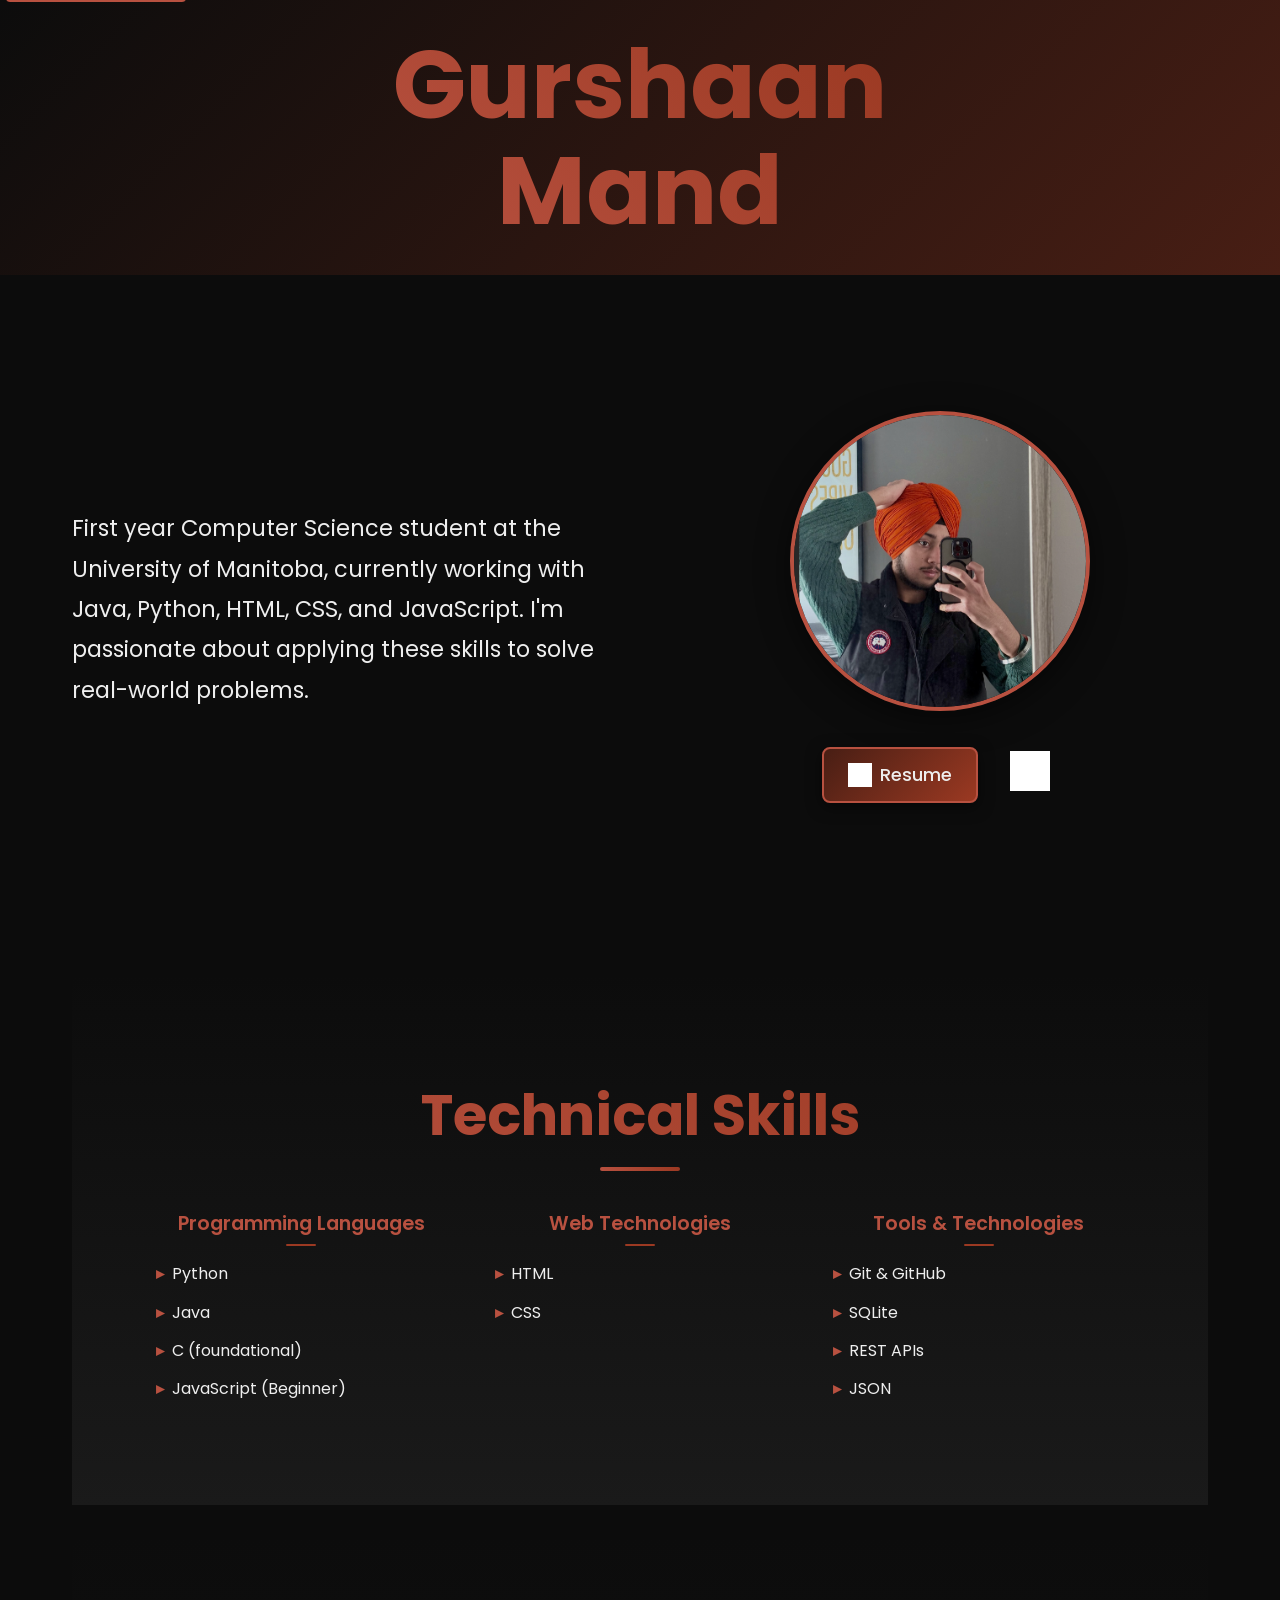
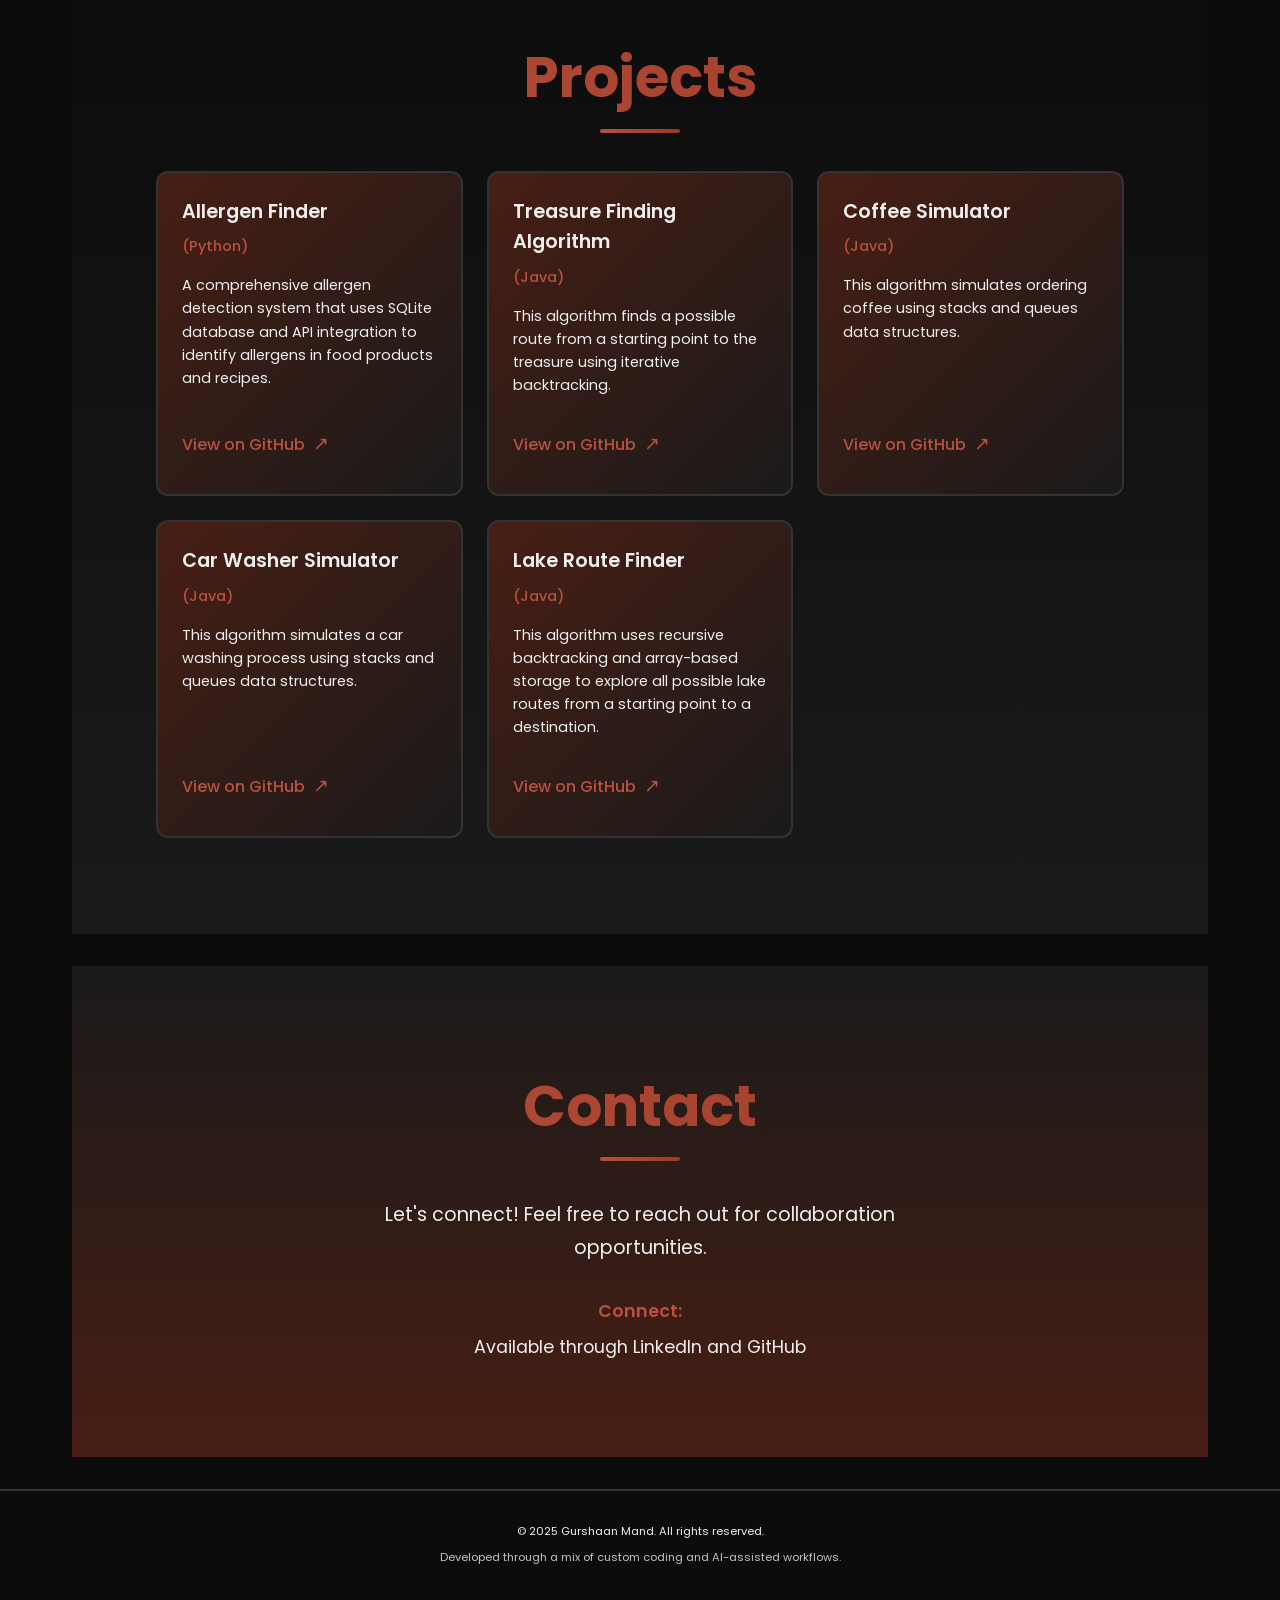
==== commit c3bdb4b9: "Changed a few skills and typos" ====
--- a/index.html
+++ b/index.html
@@ -100,20 +100,18 @@
                     <div class="skill-column">
                         <h3 class="column-title">Programming Languages</h3>
                         <ul class="skill-list">
+                            <li>Python</li>
                             <li>Java</li>
-                            <li>Python</li>
-                            <li>C</li>
-                            <li>JavaScript</li>
+                            <li>C (foundational)</li>
+                            <li>JavaScript (Beginner)</li>
                         </ul>
                     </div>
                     
                     <div class="skill-column">
                         <h3 class="column-title">Web Technologies</h3>
                         <ul class="skill-list">
-                            <li>HTML5</li>
-                            <li>CSS3</li>
-                            <li>React</li>
-                            <li>Node.js</li>
+                            <li>HTML</li>
+                            <li>CSS</li>
                         </ul>
                     </div>
                     
@@ -123,7 +121,7 @@
                             <li>Git & GitHub</li>
                             <li>SQLite</li>
                             <li>REST APIs</li>
-                            <li>Data Structures</li>
+                            <li>JSON</li>
                         </ul>
                     </div>
                 </div>
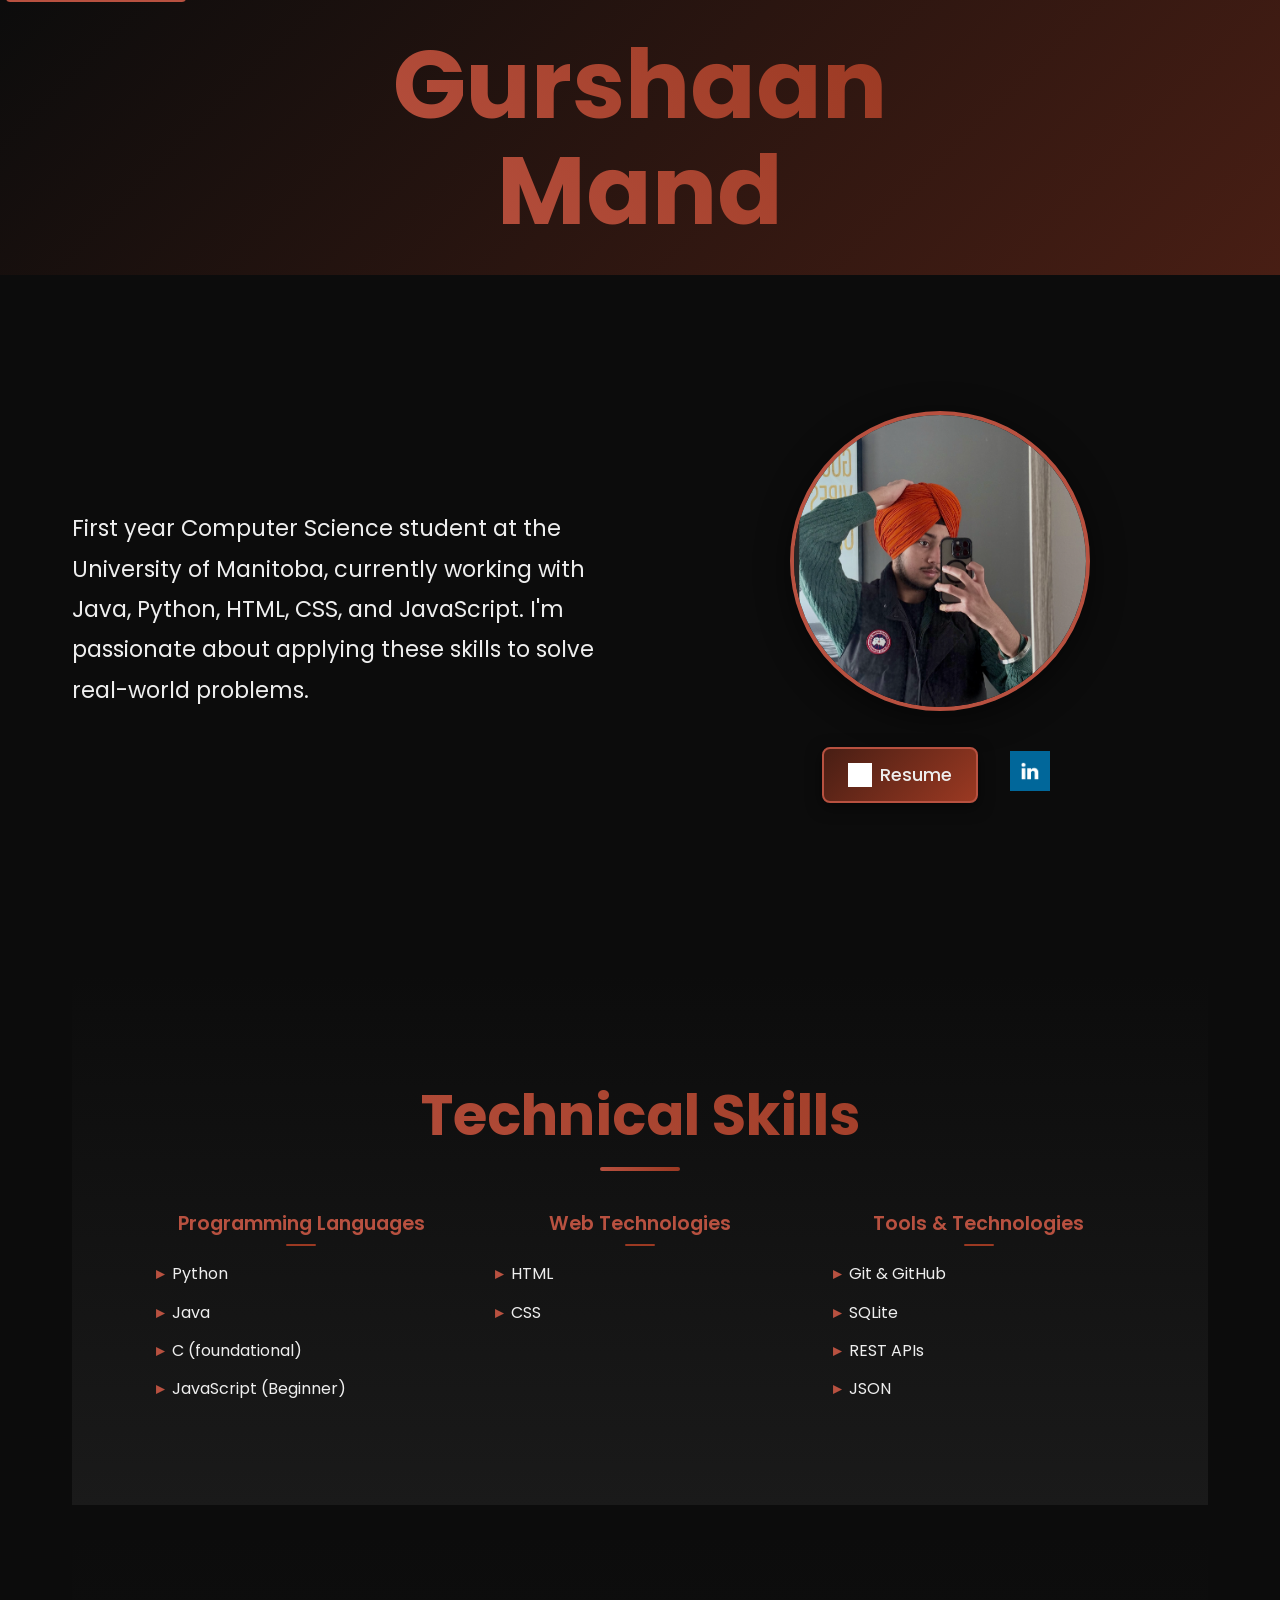
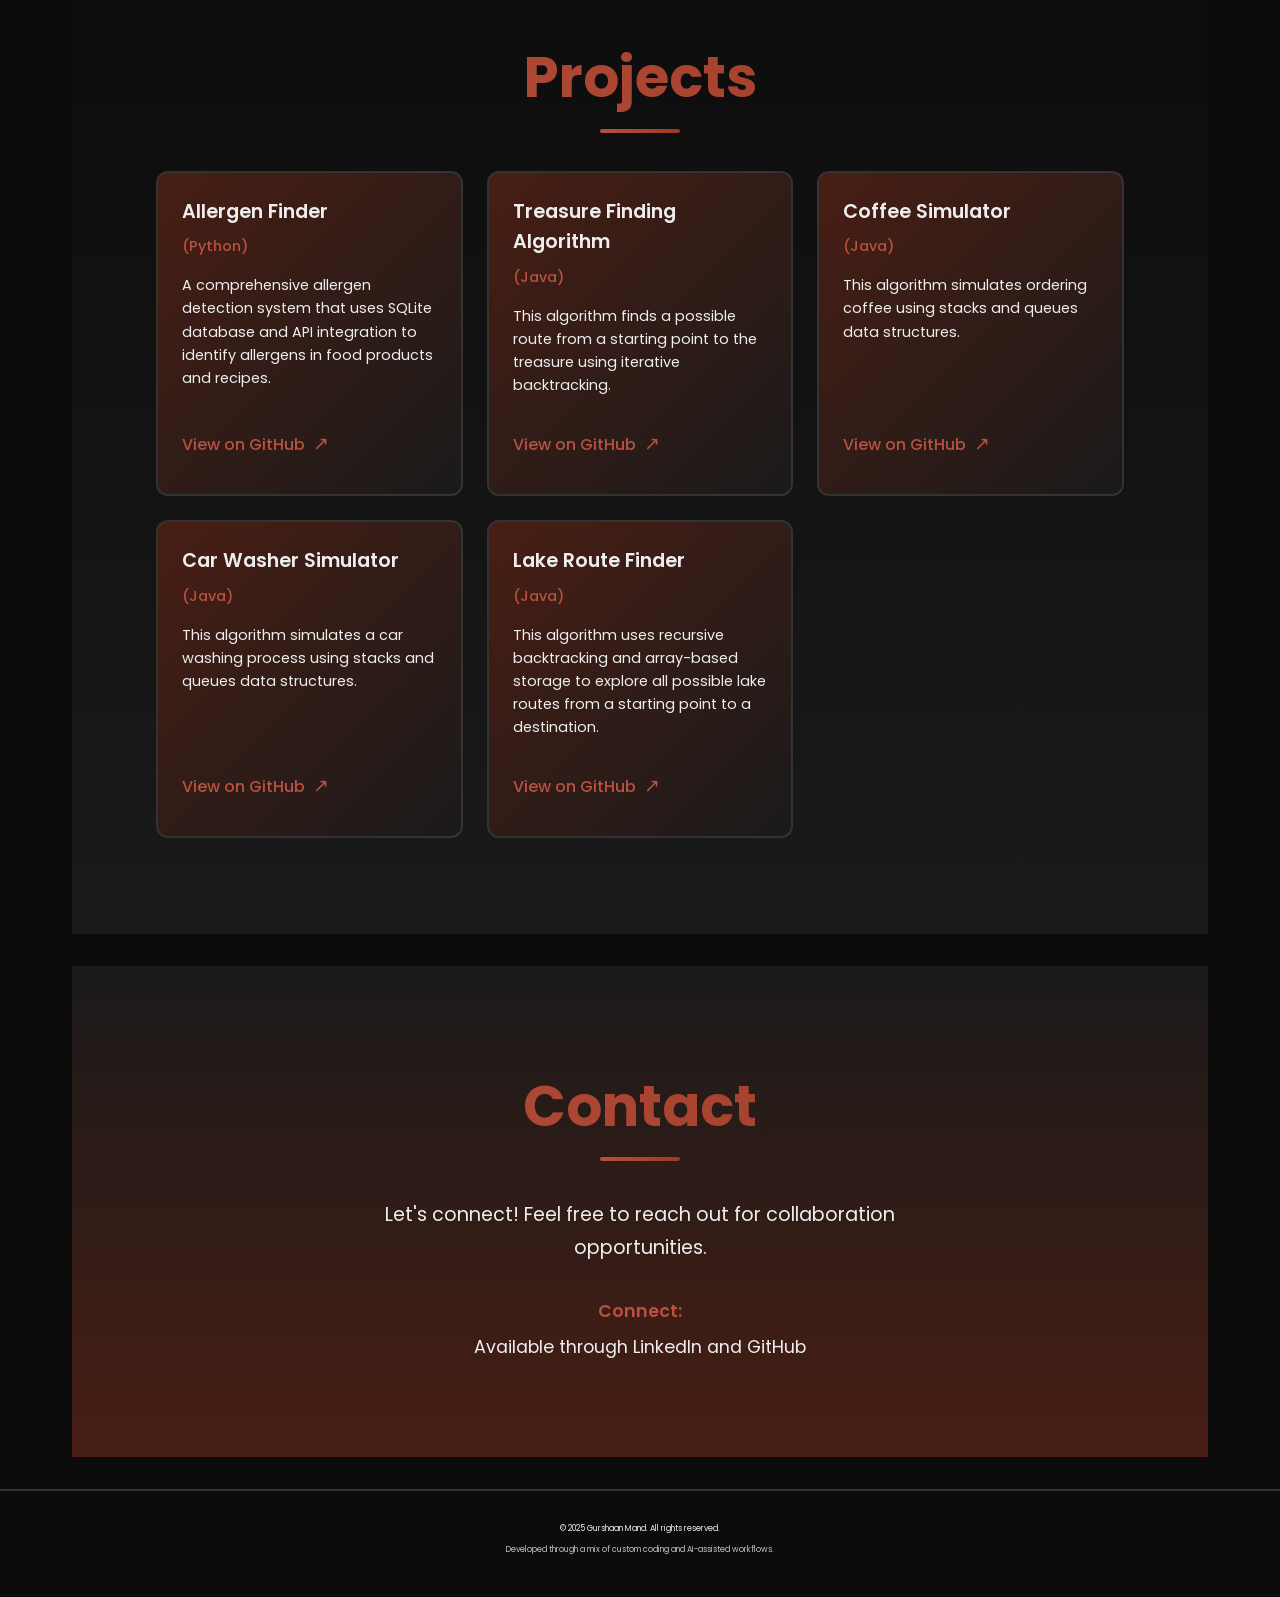
==== commit ffcfa8df: "Changed resume and few changes to html and css" ====
--- a/index.html
+++ b/index.html
@@ -59,7 +59,7 @@
                     <nav class="social-nav" aria-label="Social links and resume">
                         <ul class="social-links">
                             <li>
-                                <a href="GurshaanResume.pdf" 
+                                <a href="GurshaanMand.pdf" 
                                    target="_blank" 
                                    rel="noopener noreferrer"
                                    class="resume-link"
@@ -69,7 +69,7 @@
                                 </a>
                             </li>
                             <li>
-                                <a href="#" 
+                                <a href="https://www.linkedin.com/in/gurshaan-mand-b9457a320/" 
                                    target="_blank" 
                                    rel="noopener noreferrer"
                                    class="social-link linkedin-link"
--- a/ProtStyle.css
+++ b/ProtStyle.css
@@ -229,7 +229,6 @@
         .social-icon {
             width: 2.5rem;
             height: 2.5rem;
-            filter: brightness(0) saturate(100%) invert(93%) sepia(8%) saturate(95%) hue-rotate(314deg) brightness(106%) contrast(106%);
         }
         
         .social-icon:hover {
@@ -573,13 +572,13 @@
             margin-bottom: 0.5rem;
         }
         .footer-disclaimer{
-            font-size: 0.7rem;
+            font-size: 0.5rem;
         }
         
         .footer-note {
 
             opacity: 0.8;
-            font-size: 0.7rem;
+            font-size: 0.5rem;
         }
         
         /* ========== RESPONSIVE DESIGN ========== */
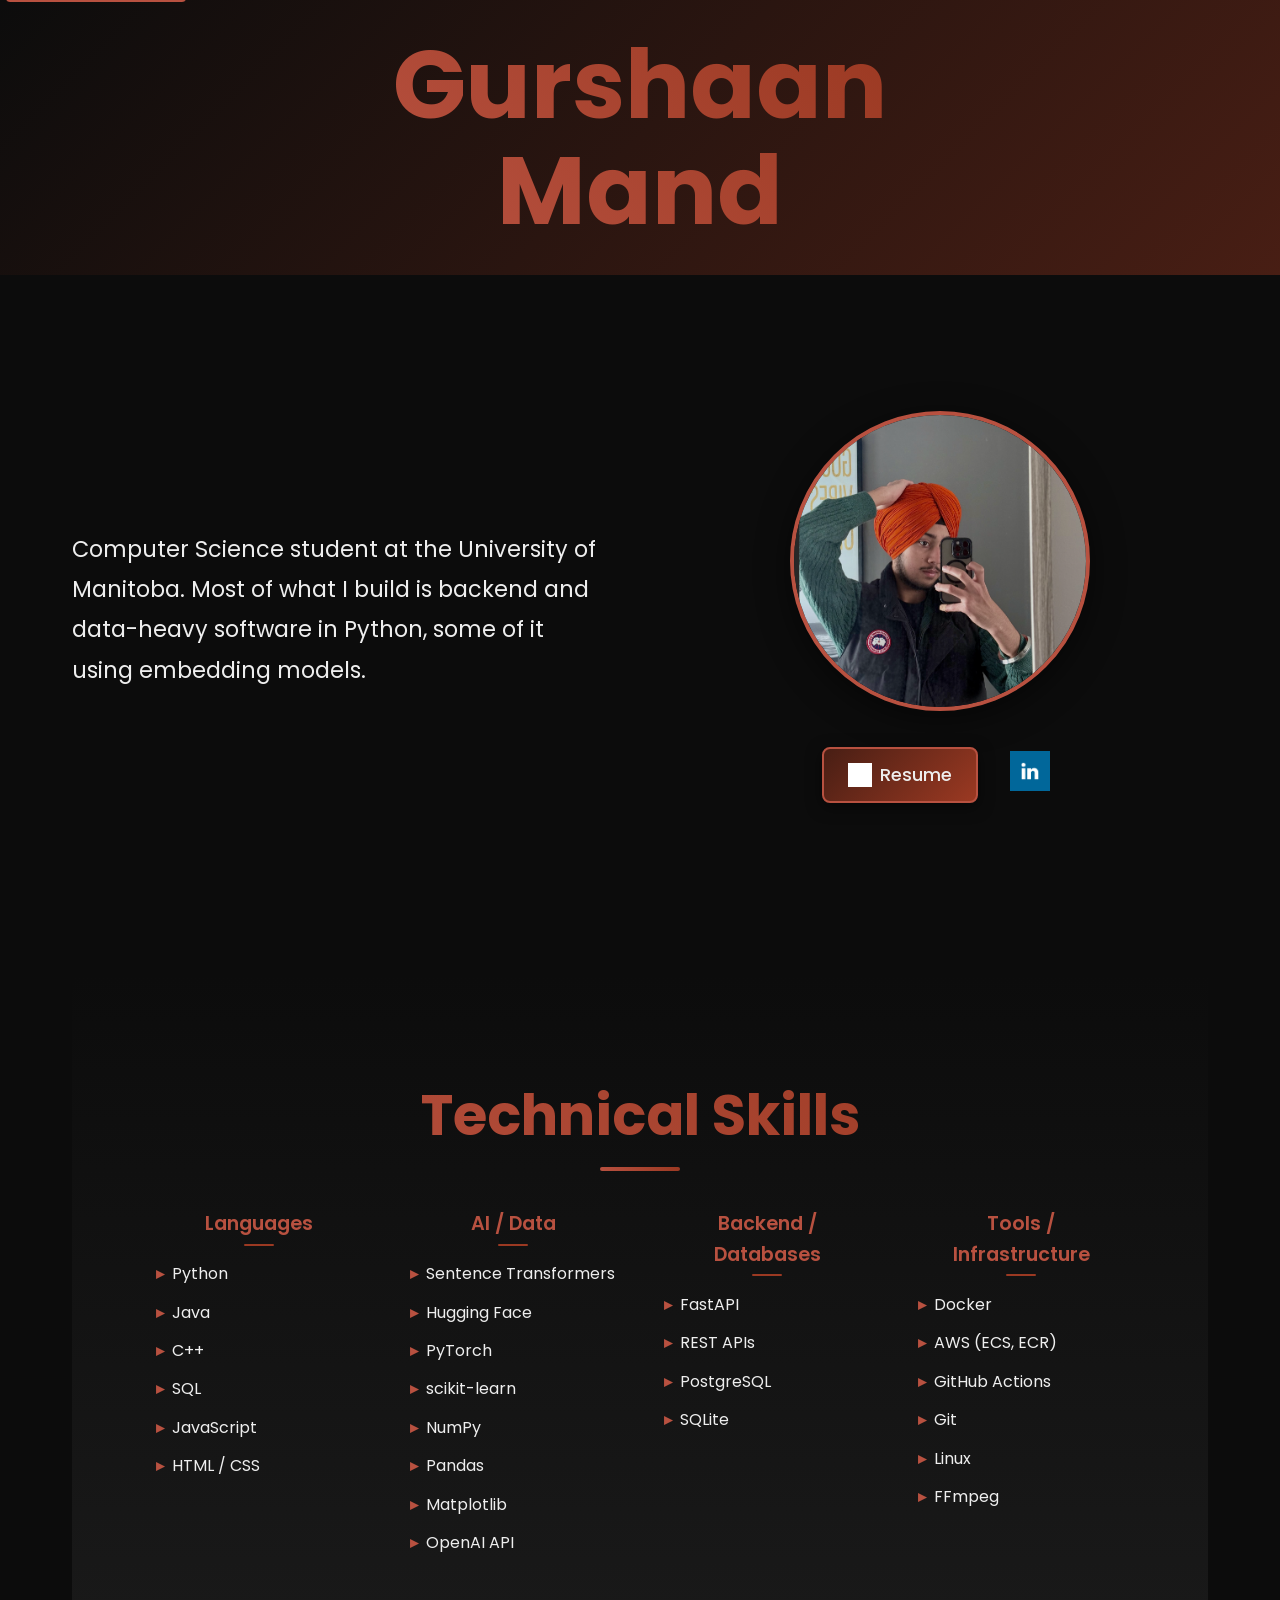
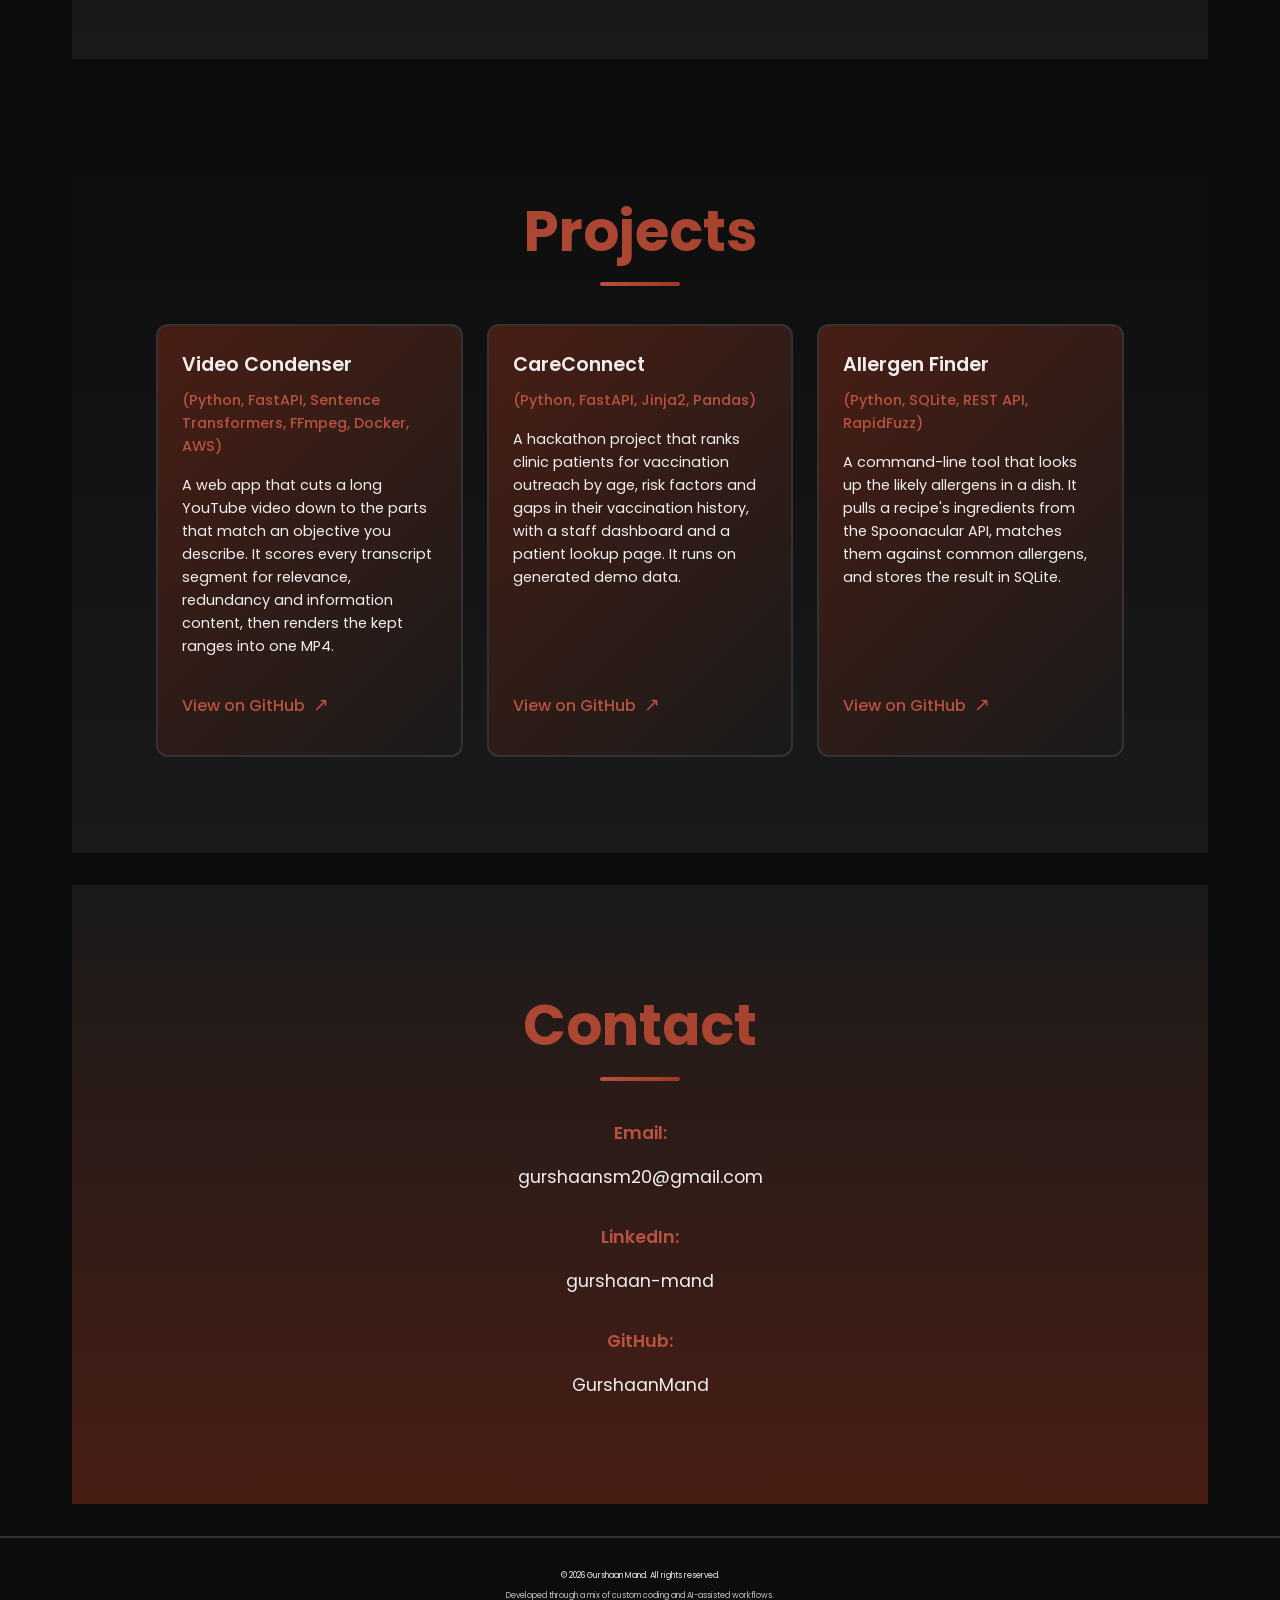
==== commit 3561cd62: "Update intro, skills, projects, contact and résumé" ====
--- a/index.html
+++ b/index.html
@@ -3,13 +3,13 @@
 <head>
     <meta charset="UTF-8">
     <meta name="viewport" content="width=device-width, initial-scale=1.0">
-    <meta name="description" content="Gurshaan Mand - First year Computer Science student at University of Manitoba specializing in Java, Python, HTML, CSS, and JavaScript">
+    <meta name="description" content="Gurshaan Mand - Computer Science student at the University of Manitoba building backend and data software in Python">
     <meta name="author" content="Gurshaan Mand">
-    <meta name="keywords" content="Computer Science, Java, Python, JavaScript, HTML, CSS, University of Manitoba, Software Developer">
+    <meta name="keywords" content="Computer Science, Python, FastAPI, Machine Learning, Backend, Data, University of Manitoba, Software Developer">
     
     <!-- Open Graph meta tags for social sharing -->
     <meta property="og:title" content="Gurshaan Mand - Computer Science Student">
-    <meta property="og:description" content="First year Computer Science student passionate about solving real-world problems with technology">
+    <meta property="og:description" content="Computer Science student at the University of Manitoba building backend and data software in Python">
     <meta property="og:type" content="website">
     
     <title>Gurshaan Mand | Computer Science Student & Developer</title>
@@ -48,9 +48,9 @@
                 <div class="description">
                     <h2 id="intro-heading" class="visually-hidden">Introduction</h2>
                     <p class="intro-text">
-                        First year Computer Science student at the University of Manitoba,
-                        currently working with Java, Python, HTML, CSS, and JavaScript.
-                        I'm passionate about applying these skills to solve real-world problems.
+                        Computer Science student at the University of Manitoba.
+                        Most of what I build is backend and data-heavy software in Python,
+                        some of it using embedding models.
                     </p>
                 </div>
 
@@ -98,30 +98,50 @@
                 
                 <div class="skills-columns">
                     <div class="skill-column">
-                        <h3 class="column-title">Programming Languages</h3>
+                        <h3 class="column-title">Languages</h3>
                         <ul class="skill-list">
                             <li>Python</li>
                             <li>Java</li>
-                            <li>C (foundational)</li>
-                            <li>JavaScript (Beginner)</li>
-                        </ul>
-                    </div>
-                    
-                    <div class="skill-column">
-                        <h3 class="column-title">Web Technologies</h3>
-                        <ul class="skill-list">
-                            <li>HTML</li>
-                            <li>CSS</li>
-                        </ul>
-                    </div>
-                    
-                    <div class="skill-column">
-                        <h3 class="column-title">Tools & Technologies</h3>
-                        <ul class="skill-list">
-                            <li>Git & GitHub</li>
+                            <li>C++</li>
+                            <li>SQL</li>
+                            <li>JavaScript</li>
+                            <li>HTML / CSS</li>
+                        </ul>
+                    </div>
+                    
+                    <div class="skill-column">
+                        <h3 class="column-title">AI / Data</h3>
+                        <ul class="skill-list">
+                            <li>Sentence Transformers</li>
+                            <li>Hugging Face</li>
+                            <li>PyTorch</li>
+                            <li>scikit-learn</li>
+                            <li>NumPy</li>
+                            <li>Pandas</li>
+                            <li>Matplotlib</li>
+                            <li>OpenAI API</li>
+                        </ul>
+                    </div>
+                    
+                    <div class="skill-column">
+                        <h3 class="column-title">Backend / Databases</h3>
+                        <ul class="skill-list">
+                            <li>FastAPI</li>
+                            <li>REST APIs</li>
+                            <li>PostgreSQL</li>
                             <li>SQLite</li>
-                            <li>REST APIs</li>
-                            <li>JSON</li>
+                        </ul>
+                    </div>
+                    
+                    <div class="skill-column">
+                        <h3 class="column-title">Tools / Infrastructure</h3>
+                        <ul class="skill-list">
+                            <li>Docker</li>
+                            <li>AWS (ECS, ECR)</li>
+                            <li>GitHub Actions</li>
+                            <li>Git</li>
+                            <li>Linux</li>
+                            <li>FFmpeg</li>
                         </ul>
                     </div>
                 </div>
@@ -134,13 +154,44 @@
                 <h2 id="projects-heading" class="section-title">Projects</h2>
                 
                 <div class="projects-grid">
-                    
-                    <!-- Project 1: Allergen Finder -->
+
+                    <article class="project-card">
+                        <h3 class="project-title">Video Condenser</h3>
+                        <p class="project-tech">(Python, FastAPI, Sentence Transformers, FFmpeg, Docker, AWS)</p>
+                        <div class="project-description">
+                            <p>A web app that cuts a long YouTube video down to the parts that match an objective you describe. It scores every transcript segment for relevance, redundancy and information content, then renders the kept ranges into one MP4.</p>
+                            <a href="https://github.com/GurshaanMand/VideoCondensor" 
+                               target="_blank" 
+                               rel="noopener noreferrer"
+                               class="project-link"
+                               aria-label="View Video Condenser project on GitHub (Opens in new tab)">
+                                View on GitHub
+                                <span class="external-link-icon" aria-hidden="true">↗</span>
+                            </a>
+                        </div>
+                    </article>
+
+                    <article class="project-card">
+                        <h3 class="project-title">CareConnect</h3>
+                        <p class="project-tech">(Python, FastAPI, Jinja2, Pandas)</p>
+                        <div class="project-description">
+                            <p>A hackathon project that ranks clinic patients for vaccination outreach by age, risk factors and gaps in their vaccination history, with a staff dashboard and a patient lookup page. It runs on generated demo data.</p>
+                            <a href="https://github.com/GurshaanMand/CareConnect" 
+                               target="_blank" 
+                               rel="noopener noreferrer"
+                               class="project-link"
+                               aria-label="View CareConnect project on GitHub (Opens in new tab)">
+                                View on GitHub
+                                <span class="external-link-icon" aria-hidden="true">↗</span>
+                            </a>
+                        </div>
+                    </article>
+
                     <article class="project-card">
                         <h3 class="project-title">Allergen Finder</h3>
-                        <p class="project-tech">(Python)</p>
+                        <p class="project-tech">(Python, SQLite, REST API, RapidFuzz)</p>
                         <div class="project-description">
-                            <p>A comprehensive allergen detection system that uses SQLite database and API integration to identify allergens in food products and recipes.</p>
+                            <p>A command-line tool that looks up the likely allergens in a dish. It pulls a recipe's ingredients from the Spoonacular API, matches them against common allergens, and stores the result in SQLite.</p>
                             <a href="https://github.com/GurshaanMand/AllergenFinder" 
                                target="_blank" 
                                rel="noopener noreferrer"
@@ -152,74 +203,6 @@
                         </div>
                     </article>
 
-                    <!-- Project 2: Treasure Finding Algorithm -->
-                    <article class="project-card">
-                        <h3 class="project-title">Treasure Finding Algorithm</h3>
-                        <p class="project-tech">(Java)</p>
-                        <div class="project-description">
-                            <p>This algorithm finds a possible route from a starting point to the treasure using iterative backtracking.</p>
-                            <a href="https://github.com/GurshaanMand/Treasure-finding-algorithm" 
-                               target="_blank" 
-                               rel="noopener noreferrer"
-                               class="project-link"
-                               aria-label="View Treasure Finding Algorithm project on GitHub (Opens in new tab)">
-                                View on GitHub
-                                <span class="external-link-icon" aria-hidden="true">↗</span>
-                            </a>
-                        </div>
-                    </article>
-
-                    <!-- Project 3: Coffee Simulator -->
-                    <article class="project-card">
-                        <h3 class="project-title">Coffee Simulator</h3>
-                        <p class="project-tech">(Java)</p>
-                        <div class="project-description">
-                            <p>This algorithm simulates ordering coffee using stacks and queues data structures.</p>
-                            <a href="https://github.com/GurshaanMand/CoffeeSimulator" 
-                               target="_blank" 
-                               rel="noopener noreferrer"
-                               class="project-link"
-                               aria-label="View Coffee Simulator project on GitHub (Opens in new tab)">
-                                View on GitHub
-                                <span class="external-link-icon" aria-hidden="true">↗</span>
-                            </a>
-                        </div>
-                    </article>
-
-                    <!-- Project 4: Car Washer -->
-                    <article class="project-card">
-                        <h3 class="project-title">Car Washer Simulator</h3>
-                        <p class="project-tech">(Java)</p>
-                        <div class="project-description">
-                            <p>This algorithm simulates a car washing process using stacks and queues data structures.</p>
-                            <a href="https://github.com/GurshaanMand/CarWasher" 
-                               target="_blank" 
-                               rel="noopener noreferrer"
-                               class="project-link"
-                               aria-label="View Car Washer project on GitHub (Opens in new tab)">
-                                View on GitHub
-                                <span class="external-link-icon" aria-hidden="true">↗</span>
-                            </a>
-                        </div>
-                    </article>
-
-                    <!-- Project 5: Lake Route Finder -->
-                    <article class="project-card">
-                        <h3 class="project-title">Lake Route Finder</h3>
-                        <p class="project-tech">(Java)</p>
-                        <div class="project-description">
-                            <p>This algorithm uses recursive backtracking and array-based storage to explore all possible lake routes from a starting point to a destination.</p>
-                            <a href="https://github.com/GurshaanMand/Portage" 
-                               target="_blank" 
-                               rel="noopener noreferrer"
-                               class="project-link"
-                               aria-label="View Lake Route Finder project on GitHub (Opens in new tab)">
-                                View on GitHub
-                                <span class="external-link-icon" aria-hidden="true">↗</span>
-                            </a>
-                        </div>
-                    </article>
-
                 </div>
             </div>
         </section>
@@ -229,15 +212,19 @@
             <div class="section-container">
                 <h2 id="contact-heading" class="section-title">Contact</h2>
                 <div class="contact-content">
-                    <p class="contact-description">
-                        Let's connect! Feel free to reach out for collaboration opportunities.
-                    </p>
-                    
                     <!-- Contact Information -->
                     <div class="contact-info">
                         <div class="contact-item">
-                            <strong>Connect:</strong>
-                            <span>Available through LinkedIn and GitHub</span>
+                            <strong>Email:</strong>
+                            <a href="mailto:gurshaansm20@gmail.com" class="contact-link">gurshaansm20@gmail.com</a>
+                        </div>
+                        <div class="contact-item">
+                            <strong>LinkedIn:</strong>
+                            <a href="https://www.linkedin.com/in/gurshaan-mand-b9457a320/" target="_blank" rel="noopener noreferrer" class="contact-link">gurshaan-mand</a>
+                        </div>
+                        <div class="contact-item">
+                            <strong>GitHub:</strong>
+                            <a href="https://github.com/GurshaanMand" target="_blank" rel="noopener noreferrer" class="contact-link">GurshaanMand</a>
                         </div>
                     </div>
                 </div>
@@ -249,7 +236,7 @@
     <!-- Footer -->
     <footer role="contentinfo" class="site-footer">
         <div class="footer-content">
-            <p class="footer-disclaimer">&copy; 2025 Gurshaan Mand. All rights reserved.</p>
+            <p class="footer-disclaimer">&copy; 2026 Gurshaan Mand. All rights reserved.</p>
             <p class="footer-note">Developed through a mix of custom coding and AI-assisted workflows.</p>
         </div>
     </footer>
@@ -261,12 +248,12 @@
         "@type": "Person",
         "name": "Gurshaan Mand",
         "jobTitle": "Computer Science Student",
-        "description": "First year Computer Science student at University of Manitoba",
+        "description": "Computer Science student at the University of Manitoba",
         "alumniOf": {
             "@type": "EducationalOrganization",
             "name": "University of Manitoba"
         },
-        "knowsAbout": ["Java", "Python", "JavaScript", "HTML", "CSS", "Computer Science"],
+        "knowsAbout": ["Python", "Java", "SQL", "JavaScript", "FastAPI", "Machine Learning", "Computer Science"],
         "url": "https://github.com/GurshaanMand"
     }
     </script>
--- a/ProtStyle.css
+++ b/ProtStyle.css
@@ -266,7 +266,7 @@
         
         .skills-columns {
             display: grid;
-            grid-template-columns: repeat(3, 1fr);
+            grid-template-columns: repeat(auto-fit, minmax(190px, 1fr));
             gap: 3rem;
             margin-top: 2rem;
         }
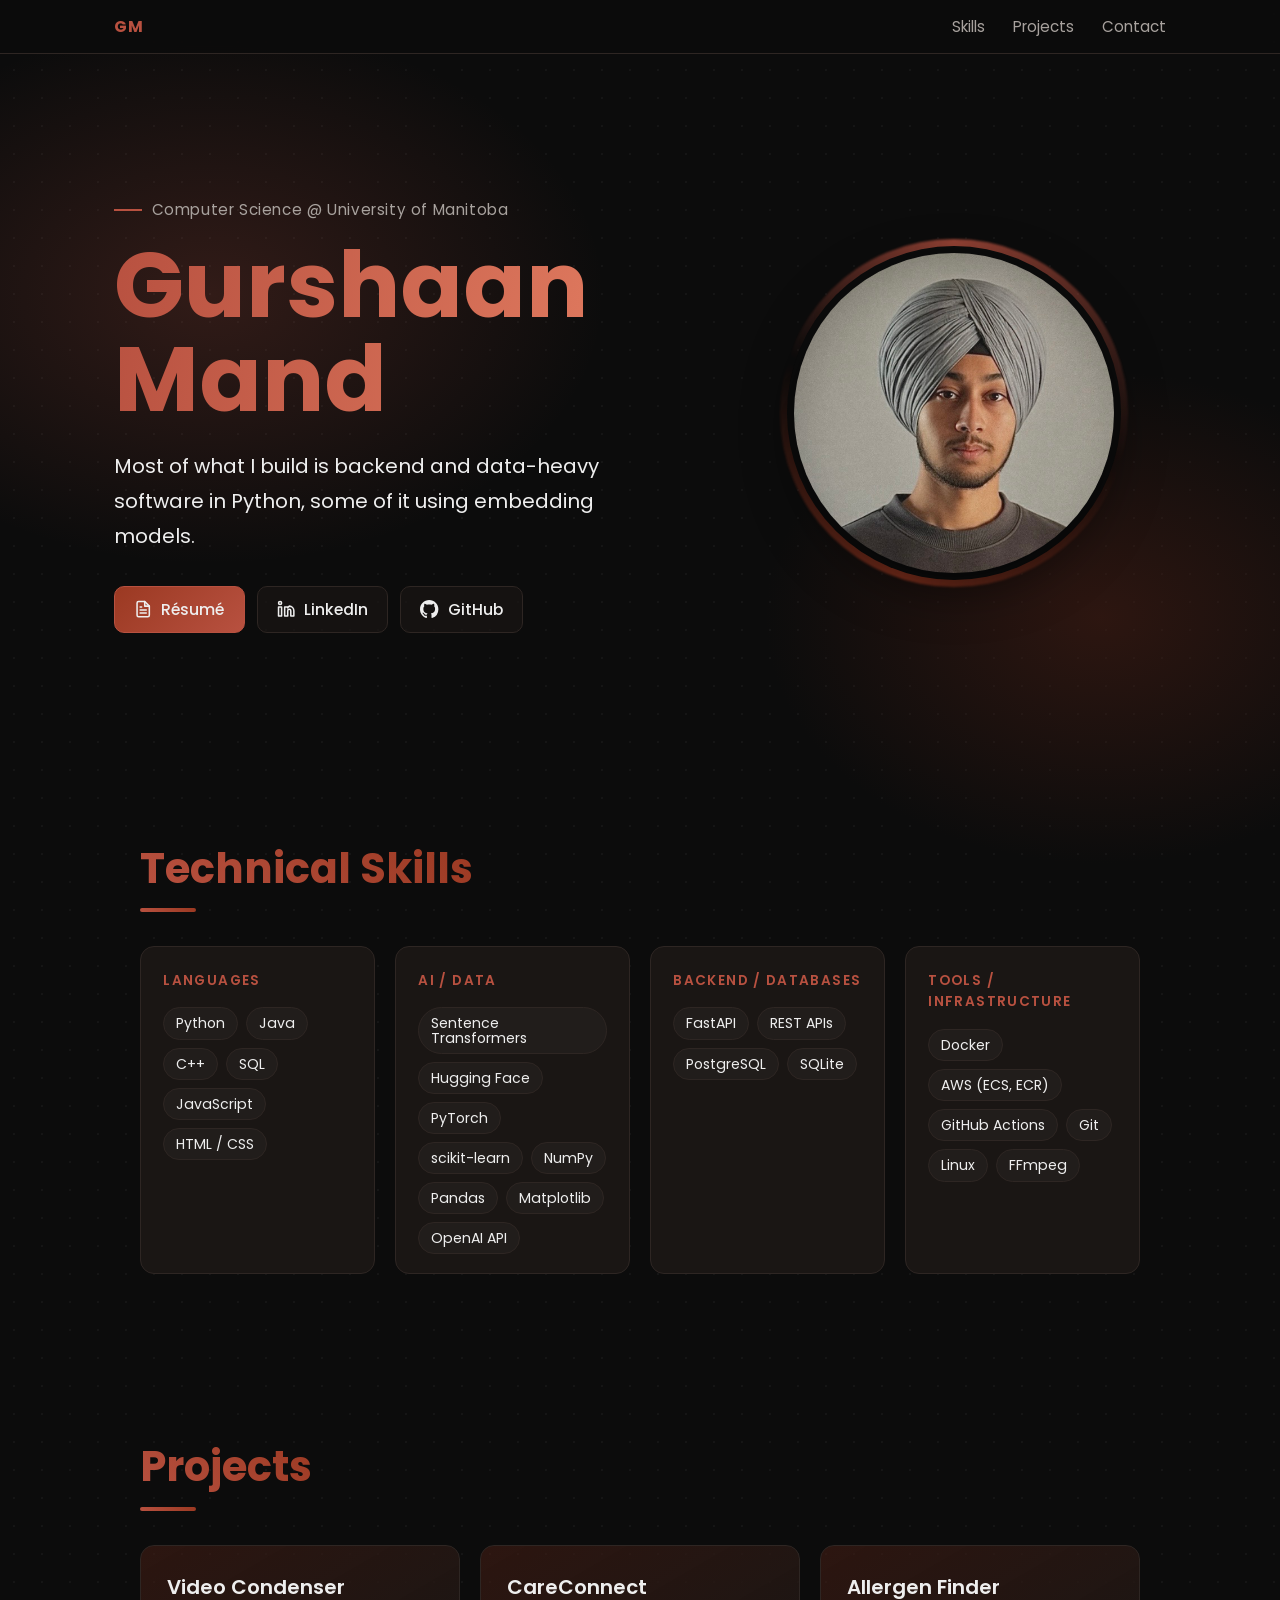
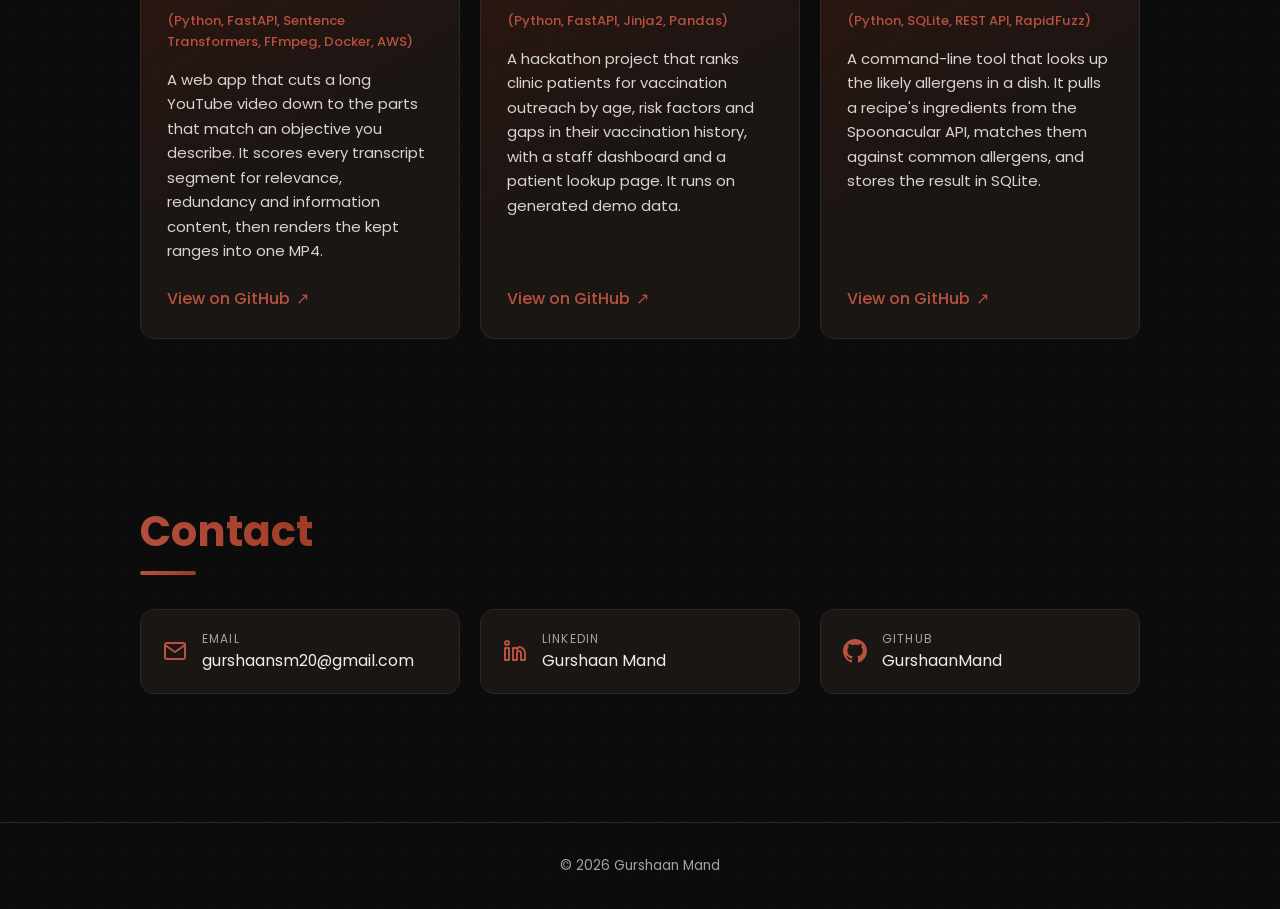
==== commit a2d9b87e: "Redesign hero, navigation, skills and contact; new profile photo" ====
--- a/index.html
+++ b/index.html
@@ -6,88 +6,62 @@
     <meta name="description" content="Gurshaan Mand - Computer Science student at the University of Manitoba building backend and data software in Python">
     <meta name="author" content="Gurshaan Mand">
     <meta name="keywords" content="Computer Science, Python, FastAPI, Machine Learning, Backend, Data, University of Manitoba, Software Developer">
-    
-    <!-- Open Graph meta tags for social sharing -->
+
     <meta property="og:title" content="Gurshaan Mand - Computer Science Student">
     <meta property="og:description" content="Computer Science student at the University of Manitoba building backend and data software in Python">
     <meta property="og:type" content="website">
-    
+
     <title>Gurshaan Mand | Computer Science Student & Developer</title>
-    
-    <!-- Preload critical resources -->
-    <link rel="preload" href="https://fonts.googleapis.com/css2?family=Poppins:wght@300;400;500;600;700&display=swap" as="style">
+
+    <link rel="icon" href="data:image/svg+xml,%3Csvg xmlns='http://www.w3.org/2000/svg' viewBox='0 0 64 64'%3E%3Crect width='64' height='64' rx='14' fill='%230C0C0C'/%3E%3Ctext x='32' y='43' font-family='Arial,sans-serif' font-size='28' font-weight='700' text-anchor='middle' fill='%23B85140'%3EGM%3C/text%3E%3C/svg%3E">
+    <link rel="preconnect" href="https://fonts.googleapis.com">
+    <link rel="preconnect" href="https://fonts.gstatic.com" crossorigin>
     <link href="https://fonts.googleapis.com/css2?family=Poppins:wght@300;400;500;600;700&display=swap" rel="stylesheet">
-    
-    <!-- Stylesheet -->
     <link rel="stylesheet" href="ProtStyle.css">
-    
-    <!-- Favicon (add your favicon if you have one) -->
-    <!-- <link rel="icon" type="image/x-icon" href="/favicon.ico"> -->
 </head>
 
 <body>
-    <!-- Skip to main content for accessibility -->
-    <a href="#main-content" class="skip-to-main" aria-label="Skip to main content">Skip to main content</a>
-    
-    <!-- Header Section -->
-    <header role="banner">
-        <div class="header-container">
-            <h1 class="main-title">
-                <span class="first-name">Gurshaan</span>
-                <span class="last-name">Mand</span>
-            </h1>
-        </div>
+    <a href="#main-content" class="skip-to-main">Skip to main content</a>
+
+    <!-- Navigation -->
+    <header class="site-nav" role="banner">
+        <nav class="nav-inner" aria-label="Page sections">
+            <a href="#top" class="nav-brand" aria-label="Back to top">GM</a>
+            <ul class="nav-links">
+                <li><a href="#skills">Skills</a></li>
+                <li><a href="#projects">Projects</a></li>
+                <li><a href="#contact">Contact</a></li>
+            </ul>
+        </nav>
     </header>
 
-    <!-- Main Content -->
+    <div class="hero-glow" aria-hidden="true"></div>
+
     <main id="main-content" role="main">
-        
-        <!-- Hero/Introduction Section -->
-        <section class="hero-section" aria-labelledby="intro-heading">
+
+        <!-- Hero Section -->
+        <section id="top" class="hero-section" aria-labelledby="intro-heading">
             <div class="intro">
                 <div class="description">
-                    <h2 id="intro-heading" class="visually-hidden">Introduction</h2>
+                    <p class="eyebrow">Computer Science @ University of Manitoba</p>
+                    <h1 id="intro-heading" class="main-title">
+                        <span class="first-name">Gurshaan</span>
+                        <span class="last-name">Mand</span>
+                    </h1>
                     <p class="intro-text">
-                        Computer Science student at the University of Manitoba.
                         Most of what I build is backend and data-heavy software in Python,
                         some of it using embedding models.
                     </p>
-                </div>
-
-                <aside class="profile-section" role="complementary">
-                    <!-- Social Links -->
-                    <nav class="social-nav" aria-label="Social links and resume">
-                        <ul class="social-links">
-                            <li>
-                                <a href="GurshaanMand.pdf" 
-                                   target="_blank" 
-                                   rel="noopener noreferrer"
-                                   class="resume-link"
-                                   aria-label="Download Resume (Opens in new tab)">
-                                    <img src="resume.png" alt="" class="resume-icon" aria-hidden="true">
-                                    <span class="resume-text">Resume</span>
-                                </a>
-                            </li>
-                            <li>
-                                <a href="https://www.linkedin.com/in/gurshaan-mand-b9457a320/" 
-                                   target="_blank" 
-                                   rel="noopener noreferrer"
-                                   class="social-link linkedin-link"
-                                   aria-label="Visit LinkedIn profile (Opens in new tab)">
-                                    <img src="linkedin.png" alt="LinkedIn" class="social-icon">
-                                </a>
-                            </li>
-                        </ul>
-                    </nav>
-                    
-                    <!-- Profile Image -->
-                    <div class="profile-image-container">
-                        <img src="selfImage.png" 
-                             alt="Gurshaan Mand - Computer Science Student" 
-                             class="profile-image"
-                             loading="lazy">
-                    </div>
-                </aside>
+                    <ul class="social-links" aria-label="Résumé and profiles">
+                        <li><a href="GurshaanMand.pdf" target="_blank" rel="noopener noreferrer" class="btn btn-primary"><svg class="icon" viewBox="0 0 24 24" fill="none" stroke="currentColor" stroke-width="2" stroke-linecap="round" stroke-linejoin="round" aria-hidden="true"><path d="M14 2H6a2 2 0 0 0-2 2v16a2 2 0 0 0 2 2h12a2 2 0 0 0 2-2V8z"/><path d="M14 2v6h6M8 13h8M8 17h8M8 9h2"/></svg><span>Résumé</span></a></li>
+                        <li><a href="https://www.linkedin.com/in/gurshaan-mand-b9457a320/" target="_blank" rel="noopener noreferrer" class="btn"><svg class="icon" viewBox="0 0 24 24" fill="none" stroke="currentColor" stroke-width="2" stroke-linecap="round" stroke-linejoin="round" aria-hidden="true"><path d="M16 8a6 6 0 0 1 6 6v7h-4v-7a2 2 0 0 0-4 0v7h-4V9h4v1.5A6 6 0 0 1 16 8z"/><rect x="2" y="9" width="4" height="12"/><circle cx="4" cy="4" r="2"/></svg><span>LinkedIn</span></a></li>
+                        <li><a href="https://github.com/GurshaanMand" target="_blank" rel="noopener noreferrer" class="btn"><svg class="icon" viewBox="0 0 16 16" fill="currentColor" aria-hidden="true"><path d="M8 0C3.58 0 0 3.58 0 8c0 3.54 2.29 6.53 5.47 7.59.4.07.55-.17.55-.38 0-.19-.01-.82-.01-1.49-2.01.37-2.53-.49-2.69-.94-.09-.23-.48-.94-.82-1.13-.28-.15-.68-.52-.01-.53.63-.01 1.08.58 1.23.82.72 1.21 1.87.87 2.33.66.07-.52.28-.87.51-1.07-1.78-.2-3.64-.89-3.64-3.95 0-.87.31-1.59.82-2.15-.08-.2-.36-1.02.08-2.12 0 0 .67-.21 2.2.82.64-.18 1.32-.27 2-.27s1.36.09 2 .27c1.53-1.04 2.2-.82 2.2-.82.44 1.1.16 1.92.08 2.12.51.56.82 1.27.82 2.15 0 3.07-1.87 3.75-3.65 3.95.29.25.54.73.54 1.48 0 1.07-.01 1.93-.01 2.2 0 .21.15.46.55.38A8.01 8.01 0 0016 8c0-4.42-3.58-8-8-8z"/></svg><span>GitHub</span></a></li>
+                    </ul>
+                </div>
+
+                <div class="profile-image-container">
+                    <img src="profile.jpg" alt="Portrait of Gurshaan Mand" class="profile-image" width="569" height="579">
+                </div>
             </div>
         </section>
 
@@ -211,37 +185,22 @@
         <section id="contact" class="contact-section" aria-labelledby="contact-heading">
             <div class="section-container">
                 <h2 id="contact-heading" class="section-title">Contact</h2>
-                <div class="contact-content">
-                    <!-- Contact Information -->
-                    <div class="contact-info">
-                        <div class="contact-item">
-                            <strong>Email:</strong>
-                            <a href="mailto:gurshaansm20@gmail.com" class="contact-link">gurshaansm20@gmail.com</a>
-                        </div>
-                        <div class="contact-item">
-                            <strong>LinkedIn:</strong>
-                            <a href="https://www.linkedin.com/in/gurshaan-mand-b9457a320/" target="_blank" rel="noopener noreferrer" class="contact-link">gurshaan-mand</a>
-                        </div>
-                        <div class="contact-item">
-                            <strong>GitHub:</strong>
-                            <a href="https://github.com/GurshaanMand" target="_blank" rel="noopener noreferrer" class="contact-link">GurshaanMand</a>
-                        </div>
-                    </div>
-                </div>
+                <ul class="contact-info">
+                    <li><a href="mailto:gurshaansm20@gmail.com" class="contact-card"><svg class="icon" viewBox="0 0 24 24" fill="none" stroke="currentColor" stroke-width="2" stroke-linecap="round" stroke-linejoin="round" aria-hidden="true"><rect x="2" y="4" width="20" height="16" rx="2"/><path d="m22 6-10 7L2 6"/></svg><span class="contact-label">Email</span><span class="contact-value">gurshaansm20@gmail.com</span></a></li>
+                    <li><a href="https://www.linkedin.com/in/gurshaan-mand-b9457a320/" target="_blank" rel="noopener noreferrer" class="contact-card"><svg class="icon" viewBox="0 0 24 24" fill="none" stroke="currentColor" stroke-width="2" stroke-linecap="round" stroke-linejoin="round" aria-hidden="true"><path d="M16 8a6 6 0 0 1 6 6v7h-4v-7a2 2 0 0 0-4 0v7h-4V9h4v1.5A6 6 0 0 1 16 8z"/><rect x="2" y="9" width="4" height="12"/><circle cx="4" cy="4" r="2"/></svg><span class="contact-label">LinkedIn</span><span class="contact-value">Gurshaan Mand</span></a></li>
+                    <li><a href="https://github.com/GurshaanMand" target="_blank" rel="noopener noreferrer" class="contact-card"><svg class="icon" viewBox="0 0 16 16" fill="currentColor" aria-hidden="true"><path d="M8 0C3.58 0 0 3.58 0 8c0 3.54 2.29 6.53 5.47 7.59.4.07.55-.17.55-.38 0-.19-.01-.82-.01-1.49-2.01.37-2.53-.49-2.69-.94-.09-.23-.48-.94-.82-1.13-.28-.15-.68-.52-.01-.53.63-.01 1.08.58 1.23.82.72 1.21 1.87.87 2.33.66.07-.52.28-.87.51-1.07-1.78-.2-3.64-.89-3.64-3.95 0-.87.31-1.59.82-2.15-.08-.2-.36-1.02.08-2.12 0 0 .67-.21 2.2.82.64-.18 1.32-.27 2-.27s1.36.09 2 .27c1.53-1.04 2.2-.82 2.2-.82.44 1.1.16 1.92.08 2.12.51.56.82 1.27.82 2.15 0 3.07-1.87 3.75-3.65 3.95.29.25.54.73.54 1.48 0 1.07-.01 1.93-.01 2.2 0 .21.15.46.55.38A8.01 8.01 0 0016 8c0-4.42-3.58-8-8-8z"/></svg><span class="contact-label">GitHub</span><span class="contact-value">GurshaanMand</span></a></li>
+                </ul>
             </div>
         </section>
 
     </main>
 
-    <!-- Footer -->
     <footer role="contentinfo" class="site-footer">
         <div class="footer-content">
-            <p class="footer-disclaimer">&copy; 2026 Gurshaan Mand. All rights reserved.</p>
-            <p class="footer-note">Developed through a mix of custom coding and AI-assisted workflows.</p>
+            <p class="footer-disclaimer">&copy; 2026 Gurshaan Mand</p>
         </div>
     </footer>
 
-    <!-- Add structured data for SEO -->
     <script type="application/ld+json">
     {
         "@context": "https://schema.org",
@@ -249,14 +208,35 @@
         "name": "Gurshaan Mand",
         "jobTitle": "Computer Science Student",
         "description": "Computer Science student at the University of Manitoba",
-        "alumniOf": {
-            "@type": "EducationalOrganization",
-            "name": "University of Manitoba"
-        },
+        "alumniOf": { "@type": "EducationalOrganization", "name": "University of Manitoba" },
         "knowsAbout": ["Python", "Java", "SQL", "JavaScript", "FastAPI", "Machine Learning", "Computer Science"],
         "url": "https://github.com/GurshaanMand"
     }
     </script>
 
+    <script>
+        // Fade sections and cards in as they scroll into view.
+        (function () {
+            if (window.matchMedia('(prefers-reduced-motion: reduce)').matches) return;
+            var pending = Array.prototype.slice.call(
+                document.querySelectorAll('.section-title, .skill-column, .project-card, .contact-card'));
+            pending.forEach(function (el) { el.classList.add('reveal'); });
+            function check() {
+                var limit = window.innerHeight * 0.92;
+                pending = pending.filter(function (el) {
+                    if (el.getBoundingClientRect().top < limit) { el.classList.add('is-visible'); return false; }
+                    return true;
+                });
+                if (!pending.length) {
+                    window.removeEventListener('scroll', check);
+                    window.removeEventListener('resize', check);
+                }
+            }
+            window.addEventListener('scroll', check, { passive: true });
+            window.addEventListener('resize', check);
+            check();
+        })();
+    </script>
+
 </body>
-</html>+</html>
--- a/ProtStyle.css
+++ b/ProtStyle.css
@@ -1,715 +1,325 @@
-
-
-        /* ========== COLOR PALETTE ========== */
-        :root {
-            --black:     #0C0C0C;
-            --brown:     #481E14;
-            --chestnut:  #9B3922;
-            --orange:    #B85140;
-            --text:      #EEEEEE;
-            
-            /* Additional utility colors */
-            --bg-secondary: #1a1a1a;
-            --border-color: #333333;
-            --hover-bg: rgba(184, 81, 64, 0.1);
-            --shadow-dark: rgba(0, 0, 0, 0.5);
-            --shadow-light: rgba(184, 81, 64, 0.2);
-        }
-        
-        /* ========== GLOBAL RESET & BASE ========== */
-        * {
-            margin: 0;
-            padding: 0;
-            box-sizing: border-box;
-        }
-        
-        html {
-            scroll-behavior: smooth;
-            font-size: 16px;
-        }
-        
-        body {
-            font-family: "Poppins", -apple-system, BlinkMacSystemFont, "Segoe UI", Roboto, sans-serif;
-            background-color: var(--black);
-            color: var(--text);
-            line-height: 1.6;
-            overflow-x: hidden;
-            -webkit-font-smoothing: antialiased;
-            -moz-osx-font-smoothing: grayscale;
-        }
-        
-        /* Smooth transitions */
-        * {
-            transition: all 0.3s cubic-bezier(0.4, 0, 0.2, 1);
-        }
-        
-        /* Images */
-        img {
-            max-width: 100%;
-            height: auto;
-            display: block;
-        }
-        
-        /* Links */
-        a {
-            color: inherit;
-            text-decoration: none;
-        }
-        
-        a:focus {
-            outline: 2px solid var(--orange);
-            outline-offset: 2px;
-        }
-        
-        /* Lists */
-        ul {
-            list-style: none;
-        }
-        
-        /* ========== ACCESSIBILITY ========== */
-        .skip-to-main {
-            position: absolute;
-            top: -40px;
-            left: 6px;
-            background: var(--orange);
-            color: var(--black);
-            padding: 8px;
-            text-decoration: none;
-            border-radius: 4px;
-            z-index: 1000;
-        }
-        
-        .skip-to-main:focus {
-            top: 6px;
-        }
-        
-        .visually-hidden {
-            position: absolute !important;
-            width: 1px !important;
-            height: 1px !important;
-            padding: 0 !important;
-            margin: -1px !important;
-            overflow: hidden !important;
-            clip: rect(0, 0, 0, 0) !important;
-            white-space: nowrap !important;
-            border: 0 !important;
-        }
-        
-        /* ========== HEADER ========== */
-        header {
-            padding: 2rem 0;
-            background: linear-gradient(135deg, var(--black) 0%, var(--brown) 100%);
-            position: relative;
-        }
-        
-        .header-container {
-            max-width: 1200px;
-            margin: 0 auto;
-            padding: 0 2rem;
-            text-align: center;
-        }
-        
-        .main-title {
-            font-size: clamp(3rem, 8vw, 6rem);
-            font-weight: 700;
-            line-height: 1.1;
-            background: linear-gradient(45deg, var(--orange), var(--chestnut));
-            -webkit-background-clip: text;
-            -webkit-text-fill-color: transparent;
-            background-clip: text;
-            cursor: default;
-            display: inline-block;
-        }
-        
-        .main-title:hover {
-            transform: translateY(-4px);
-            letter-spacing: 2px;
-        }
-        
-        .first-name,
-        .last-name {
-            display: block;
-        }
-        
-        /* ========== MAIN CONTENT ========== */
-        main {
-            max-width: 1200px;
-            margin: 0 auto;
-            padding: 0 2rem;
-        }
-        
-        /* ========== HERO SECTION ========== */
-        .hero-section {
-            padding: 4rem 0;
-            background: var(--black);
-        }
-        
-        .intro {
-            display: grid;
-            grid-template-columns: 1fr 1fr;
-            gap: 4rem;
-            align-items: center;
-            min-height: 60vh;
-        }
-        
-        .description {
-            order: 1;
-        }
-        
-        .intro-text {
-            font-size: clamp(1.2rem, 2.5vw, 1.4rem);
-            line-height: 1.8;
-            color: var(--text);
-            max-width: 600px;
-        }
-        
-        .profile-section {
-            order: 2;
-            display: flex;
-            flex-direction: column;
-            align-items: center;
-            gap: 2rem;
-        }
-        
-        /* ========== SOCIAL NAVIGATION ========== */
-        .social-nav {
-            order: 2;
-        }
-        
-        .social-links {
-            display: flex;
-            gap: 1.5rem;
-            align-items: center;
-            flex-wrap: wrap;
-            justify-content: center;
-        }
-        
-        .resume-link {
-            display: flex;
-            align-items: center;
-            gap: 0.5rem;
-            background: linear-gradient(135deg, var(--brown), var(--chestnut));
-            border: 2px solid var(--orange);
-            padding: 0.75rem 1.5rem;
-            border-radius: 8px;
-            font-weight: 500;
-            transition: all 0.3s ease;
-            box-shadow: 0 4px 15px var(--shadow-dark);
-        }
-        
-        .resume-link:hover {
-            background: linear-gradient(135deg, var(--chestnut), var(--orange));
-            transform: translateY(-2px);
-            box-shadow: 0 8px 25px var(--shadow-light);
-        }
-        
-        .resume-icon {
-            width: 1.5rem;
-            height: 1.5rem;
-            filter: brightness(0) saturate(100%) invert(93%) sepia(8%) saturate(95%) hue-rotate(314deg) brightness(106%) contrast(106%);
-        }
-        
-        .resume-text {
-            font-size: 1.1rem;
-            font-weight: 500;
-        }
-        
-        .social-link {
-            display: inline-block;
-            padding: 0.5rem;
-            border-radius: 8px;
-            transition: all 0.3s ease;
-        }
-        
-        .social-link:hover {
-            transform: scale(1.1) translateY(-2px);
-            background: var(--hover-bg);
-        }
-        
-        .social-icon {
-            width: 2.5rem;
-            height: 2.5rem;
-        }
-        
-        .social-icon:hover {
-            filter: none;
-        }
-        
-        /* ========== PROFILE IMAGE ========== */
-        .profile-image-container {
-            order: 1;
-        }
-        
-        .profile-image {
-            width: 300px;
-            height: 300px;
-            border-radius: 50%;
-            object-fit: cover;
-            border: 4px solid var(--orange);
-            box-shadow: 0 8px 32px var(--shadow-dark);
-            transition: all 0.4s cubic-bezier(0.4, 0, 0.2, 1);
-        }
-        
-        .profile-image:hover {
-            transform: scale(1.05) rotate(2deg);
-            box-shadow: 0 12px 40px var(--shadow-light);
-            border-color: var(--chestnut);
-        }
-        
-        /* ========== SKILLS SECTION ========== */
-        .skills-section {
-            padding: 6rem 0;
-            background: linear-gradient(180deg, var(--black) 0%, var(--bg-secondary) 100%);
-            position: relative;
-            margin: 2rem 0;
-        }
-        
-        .skills-columns {
-            display: grid;
-            grid-template-columns: repeat(auto-fit, minmax(190px, 1fr));
-            gap: 3rem;
-            margin-top: 2rem;
-        }
-        
-        .skill-column {
-            text-align: left;
-        }
-        
-        .column-title {
-            font-size: 1.2rem;
-            font-weight: 600;
-            color: var(--orange);
-            margin-bottom: 1rem;
-            text-align: center;
-            position: relative;
-        }
-        
-        .column-title::after {
-            content: '';
-            position: absolute;
-            bottom: -6px;
-            left: 50%;
-            transform: translateX(-50%);
-            width: 30px;
-            height: 2px;
-            background: var(--chestnut);
-            border-radius: 1px;
-        }
-        
-        .skill-list {
-            list-style: none;
-            padding: 0;
-            margin: 0;
-        }
-        
-        .skill-list li {
-            color: var(--text);
-            font-size: 1rem;
-            line-height: 1.8;
-            padding: 0.3rem 0;
-            position: relative;
-            padding-left: 1rem;
-        }
-        
-        .skill-list li::before {
-            content: '▸';
-            position: absolute;
-            left: 0;
-            color: var(--orange);
-            font-weight: bold;
-        }
-        
-        /* ========== SECTIONS ========== */
-        .skills-section,
-        .projects-section,
-        .contact-section {
-            padding: 6rem 0;
-            position: relative;
-            margin: 2rem 0;
-        }
-        
-        .skills-section {
-            background: linear-gradient(180deg, var(--black) 0%, var(--bg-secondary) 100%);
-        }
-        
-        .projects-section {
-            background: linear-gradient(180deg, var(--bg-secondary) 0%, var(--black) 50%, var(--bg-secondary) 100%);
-        }
-        
-        .contact-section {
-            background: linear-gradient(180deg, var(--bg-secondary) 0%, var(--brown) 100%);
-        }
-        
-        .section-container {
-            max-width: 1000px;
-            margin: 0 auto;
-            padding: 0 1rem;
-        }
-        
-        .section-title {
-            font-size: clamp(2.5rem, 5vw, 3.5rem);
-            text-align: center;
-            margin-bottom: 3rem;
-            background: linear-gradient(45deg, var(--orange), var(--chestnut));
-            -webkit-background-clip: text;
-            -webkit-text-fill-color: transparent;
-            background-clip: text;
-            position: relative;
-        }
-        
-        .section-title::after {
-            content: '';
-            position: absolute;
-            bottom: -10px;
-            left: 50%;
-            transform: translateX(-50%);
-            width: 80px;
-            height: 4px;
-            background: linear-gradient(45deg, var(--orange), var(--chestnut));
-            border-radius: 2px;
-        }
-        .projects-section,
-        .contact-section {
-            padding: 6rem 0;
-            position: relative;
-        }
-        
-        .projects-section {
-            background: linear-gradient(180deg, var(--black) 0%, var(--bg-secondary) 100%);
-        }
-        
-        .contact-section {
-            background: linear-gradient(180deg, var(--bg-secondary) 0%, var(--brown) 100%);
-        }
-        
-        .section-container {
-            max-width: 1000px;
-            margin: 0 auto;
-            padding: 0 1rem;
-        }
-        
-        .section-title {
-            font-size: clamp(2.5rem, 5vw, 3.5rem);
-            text-align: center;
-            margin-bottom: 3rem;
-            background: linear-gradient(45deg, var(--orange), var(--chestnut));
-            -webkit-background-clip: text;
-            -webkit-text-fill-color: transparent;
-            background-clip: text;
-            position: relative;
-        }
-        
-        .section-title::after {
-            content: '';
-            position: absolute;
-            bottom: -10px;
-            left: 50%;
-            transform: translateX(-50%);
-            width: 80px;
-            height: 4px;
-            background: linear-gradient(45deg, var(--orange), var(--chestnut));
-            border-radius: 2px;
-        }
-        
-        /* ========== PROJECTS GRID ========== */
-        .projects-grid {
-            display: grid;
-            grid-template-columns: repeat(auto-fit, minmax(240px, 1fr));
-            gap: 1.5rem;
-            margin-top: 2rem;
-            max-width: 1000px;
-            margin-left: auto;
-            margin-right: auto;
-        }
-        
-        .project-card {
-            background: linear-gradient(135deg, var(--brown), var(--bg-secondary));
-            border: 2px solid var(--border-color);
-            border-radius: 12px;
-            padding: 1.5rem;
-            transition: all 0.3s ease;
-            position: relative;
-            overflow: hidden;
-            min-height: 180px;
-            display: flex;
-            flex-direction: column;
-        }
-        
-        .project-card::before {
-            content: '';
-            position: absolute;
-            top: 0;
-            left: -100%;
-            width: 100%;
-            height: 100%;
-            background: linear-gradient(90deg, transparent, rgba(184, 81, 64, 0.1), transparent);
-            transition: left 0.6s ease;
-        }
-        
-        .project-card:hover::before {
-            left: 100%;
-        }
-        
-        .project-card:hover {
-            transform: translateY(-8px);
-            border-color: var(--orange);
-            box-shadow: 0 16px 40px var(--shadow-dark);
-        }
-        
-        .project-title {
-            font-size: 1.2rem;
-            font-weight: 600;
-            margin-bottom: 0.5rem;
-            color: var(--text);
-        }
-        
-        .project-tech {
-            color: var(--orange);
-            font-weight: 500;
-            margin-bottom: 1rem;
-            font-size: 0.9rem;
-        }
-        
-        .project-description {
-            flex: 1;
-            display: flex;
-            flex-direction: column;
-        }
-        
-        .project-description p {
-            margin-bottom: 1.5rem;
-            line-height: 1.6;
-            flex: 1;
-            font-size: 0.9rem;
-        }
-        
-        .project-link {
-            display: inline-flex;
-            align-items: center;
-            gap: 0.5rem;
-            color: var(--orange);
-            font-weight: 500;
-            padding: 0.5rem 0;
-            border-bottom: 2px solid transparent;
-            transition: all 0.3s ease;
-            margin-top: auto;
-        }
-        
-        .project-link:hover {
-            border-bottom-color: var(--orange);
-            color: var(--chestnut);
-        }
-        
-        .external-link-icon {
-            font-size: 1.2rem;
-            transition: transform 0.3s ease;
-        }
-        
-        .project-link:hover .external-link-icon {
-            transform: translate(2px, -2px);
-        }
-        
-        /* ========== CONTACT SECTION ========== */
-        .contact-content {
-            text-align: center;
-            max-width: 600px;
-            margin: 0 auto;
-        }
-        
-        .contact-description {
-            font-size: 1.2rem;
-            margin-bottom: 2rem;
-            line-height: 1.7;
-        }
-        
-        .contact-info {
-            display: flex;
-            flex-direction: column;
-            gap: 1.5rem;
-            align-items: center;
-        }
-        
-        .contact-item {
-            display: flex;
-            flex-direction: column;
-            align-items: center;
-            gap: 0.5rem;
-            font-size: 1.1rem;
-        }
-        
-        .contact-item strong {
-            color: var(--orange);
-            font-weight: 600;
-        }
-        
-        .contact-link {
-            color: var(--text);
-            padding: 0.5rem 1rem;
-            border-radius: 6px;
-            transition: all 0.3s ease;
-        }
-        
-        .contact-link:hover {
-            background: var(--hover-bg);
-            color: var(--orange);
-        }
-        
-        /* ========== FOOTER ========== */
-        .site-footer {
-
-            padding: 2rem 0;
-            text-align: center;
-            border-top: 2px solid var(--border-color);
-        }
-        
-        .footer-content {
-            max-width: 1200px;
-            margin: 0 auto;
-            padding: 0 2rem;
-        }
-        
-        .footer-content p {
-            margin-bottom: 0.5rem;
-        }
-        .footer-disclaimer{
-            font-size: 0.5rem;
-        }
-        
-        .footer-note {
-
-            opacity: 0.8;
-            font-size: 0.5rem;
-        }
-        
-        /* ========== RESPONSIVE DESIGN ========== */
-        @media (max-width: 768px) {
-            .intro {
-                grid-template-columns: 1fr;
-                gap: 3rem;
-                text-align: center;
-            }
-            
-            .description {
-                order: 2;
-            }
-            
-            .profile-section {
-                order: 1;
-            }
-            
-            .social-nav {
-                order: 1;
-            }
-            
-            .profile-image-container {
-                order: 2;
-            }
-            
-            .profile-image {
-                width: 250px;
-                height: 250px;
-            }
-            
-            .social-links {
-                flex-direction: column;
-                gap: 1rem;
-            }
-            
-            .skills-columns {
-                grid-template-columns: 1fr;
-                gap: 2rem;
-            }
-            
-            .projects-grid {
-                grid-template-columns: 1fr;
-                gap: 1.5rem;
-            }
-            
-            .project-card {
-                padding: 1.5rem;
-            }
-            
-            .contact-info {
-                gap: 1rem;
-            }
-            
-            .contact-item {
-                flex-direction: row;
-                justify-content: space-between;
-                width: 100%;
-                max-width: 300px;
-            }
-        }
-        
-        @media (max-width: 480px) {
-            main {
-                padding: 0 1rem;
-            }
-            
-            .header-container {
-                padding: 0 1rem;
-            }
-            
-            .skills-section,
-            .projects-section,
-            .contact-section {
-                padding: 3rem 1rem;
-                margin: 1rem;
-            }
-            
-            .intro {
-                gap: 2rem;
-            }
-            
-            .profile-image {
-                width: 200px;
-                height: 200px;
-            }
-            
-            .project-card {
-                padding: 1rem;
-            }
-        }
-        
-        /* ========== PRINT STYLES ========== */
-        @media print {
-            * {
-                background: white !important;
-                color: black !important;
-                box-shadow: none !important;
-            }
-            
-            .skip-to-main,
-            .social-nav,
-            footer {
-                display: none !important;
-            }
-            
-            .main-title,
-            .section-title {
-                color: black !important;
-                -webkit-text-fill-color: black !important;
-            }
-        }
-        
-        /* ========== HIGH CONTRAST MODE ========== */
-        @media (prefers-contrast: high) {
-            :root {
-                --text: #FFFFFF;
-                --orange: #FF6B47;
-                --border-color: #666666;
-            }
-        }
-        
-        /* ========== REDUCED MOTION ========== */
-        @media (prefers-reduced-motion: reduce) {
-            * {
-                animation-duration: 0.01ms !important;
-                animation-iteration-count: 1 !important;
-                transition-duration: 0.01ms !important;
-            }
-            
-            html {
-                scroll-behavior: auto;
-            }
-        }
+/* ========== COLOR PALETTE ========== */
+:root {
+    --black:     #0C0C0C;
+    --brown:     #481E14;
+    --chestnut:  #9B3922;
+    --orange:    #B85140;
+    --text:      #EEEEEE;
+    --muted:     #A8A29E;
+
+    --bg-secondary: #151312;
+    --card:         #1A1614;
+    --border-color: #2E2623;
+    --hover-bg: rgba(184, 81, 64, 0.12);
+    --shadow-dark: rgba(0, 0, 0, 0.5);
+    --shadow-light: rgba(184, 81, 64, 0.25);
+}
+
+/* ========== BASE ========== */
+* { margin: 0; padding: 0; box-sizing: border-box; }
+
+html { scroll-behavior: smooth; scroll-padding-top: 5rem; }
+
+body {
+    font-family: "Poppins", -apple-system, BlinkMacSystemFont, "Segoe UI", Roboto, sans-serif;
+    background-color: var(--black);
+    /* faint dot grid behind everything */
+    background-image: radial-gradient(rgba(238, 238, 238, 0.045) 1px, transparent 1px);
+    background-size: 28px 28px;
+    color: var(--text);
+    line-height: 1.6;
+    position: relative;
+    overflow-x: hidden;
+    -webkit-font-smoothing: antialiased;
+    -moz-osx-font-smoothing: grayscale;
+}
+
+img { max-width: 100%; height: auto; display: block; }
+a { color: inherit; text-decoration: none; }
+a:focus-visible { outline: 2px solid var(--orange); outline-offset: 3px; border-radius: 6px; }
+ul { list-style: none; }
+
+.icon { width: 1.15rem; height: 1.15rem; flex: none; }
+
+/* ========== ACCESSIBILITY ========== */
+.skip-to-main {
+    position: absolute; top: -48px; left: 8px;
+    background: var(--orange); color: var(--black);
+    padding: 8px 12px; border-radius: 6px; z-index: 1000;
+}
+.skip-to-main:focus { top: 8px; }
+
+/* ========== NAVIGATION ========== */
+.site-nav {
+    position: sticky; top: 0; z-index: 100;
+    background: rgba(12, 12, 12, 0.72);
+    -webkit-backdrop-filter: blur(12px);
+    backdrop-filter: blur(12px);
+    border-bottom: 1px solid var(--border-color);
+}
+
+.nav-inner {
+    max-width: 1100px; margin: 0 auto; padding: 0.85rem 1.5rem;
+    display: flex; align-items: center; justify-content: space-between;
+}
+
+.nav-brand {
+    font-weight: 700; letter-spacing: 0.06em; color: var(--orange);
+    transition: color 0.2s ease;
+}
+.nav-brand:hover { color: var(--text); }
+
+.nav-links { display: flex; gap: 1.75rem; }
+.nav-links a {
+    position: relative; font-size: 0.95rem; color: var(--muted);
+    padding: 0.25rem 0; transition: color 0.2s ease;
+}
+.nav-links a::after {
+    content: ''; position: absolute; left: 0; bottom: -2px;
+    width: 100%; height: 2px; background: var(--orange);
+    transform: scaleX(0); transform-origin: left; transition: transform 0.25s ease;
+}
+.nav-links a:hover { color: var(--text); }
+.nav-links a:hover::after { transform: scaleX(1); }
+
+/* ========== LAYOUT ========== */
+main { max-width: 1100px; margin: 0 auto; padding: 0 1.5rem; }
+
+/* ========== HERO ========== */
+.hero-section { position: relative; padding: 5rem 0 4rem; }
+
+.hero-glow {
+    position: absolute; top: 0; left: 0; width: 100%; height: 115vh;
+    overflow: hidden; z-index: -1; pointer-events: none;
+}
+.hero-glow::before {
+    content: ''; position: absolute; inset: -10%;
+    background:
+        radial-gradient(38rem 26rem at 22% 32%, rgba(184, 81, 64, 0.22), transparent 65%),
+        radial-gradient(30rem 22rem at 80% 58%, rgba(72, 30, 20, 0.55), transparent 70%);
+    animation: drift 16s ease-in-out infinite alternate;
+}
+
+@keyframes drift {
+    from { transform: translate3d(-2%, -1%, 0) scale(1); }
+    to   { transform: translate3d(3%, 2%, 0) scale(1.08); }
+}
+
+.intro {
+    display: grid; grid-template-columns: 1.15fr 0.85fr;
+    gap: 3.5rem; align-items: center; min-height: 62vh;
+}
+
+.description > * { animation: rise 0.7s ease both; }
+.description > *:nth-child(2) { animation-delay: 0.08s; }
+.description > *:nth-child(3) { animation-delay: 0.16s; }
+.description > *:nth-child(4) { animation-delay: 0.24s; }
+
+@keyframes rise {
+    from { opacity: 0; transform: translateY(18px); }
+    to   { opacity: 1; transform: none; }
+}
+
+.eyebrow {
+    display: inline-flex; align-items: center; gap: 0.6rem;
+    color: var(--muted); font-size: 0.95rem; letter-spacing: 0.04em; margin-bottom: 1rem;
+}
+.eyebrow::before { content: ''; width: 28px; height: 2px; background: var(--orange); }
+
+.main-title {
+    font-size: clamp(3rem, 9vw, 5.75rem); font-weight: 700; line-height: 1.02;
+    background: linear-gradient(100deg, var(--orange), #E07A5F 45%, var(--chestnut) 90%);
+    background-size: 200% 100%;
+    -webkit-background-clip: text; background-clip: text;
+    -webkit-text-fill-color: transparent;
+    animation: rise 0.7s ease both, sheen 9s ease-in-out 0.8s infinite alternate;
+}
+.first-name, .last-name { display: block; }
+
+@keyframes sheen {
+    from { background-position: 0% 50%; }
+    to   { background-position: 100% 50%; }
+}
+
+.intro-text {
+    font-size: clamp(1.05rem, 2.2vw, 1.25rem); line-height: 1.75;
+    color: var(--text); max-width: 34rem; margin-top: 1.5rem;
+}
+
+/* ========== BUTTONS ========== */
+.social-links { display: flex; flex-wrap: wrap; gap: 0.75rem; margin-top: 2rem; }
+
+.btn {
+    display: inline-flex; align-items: center; justify-content: center; gap: 0.55rem;
+    height: 2.9rem; padding: 0 1.2rem;
+    border: 1px solid var(--border-color); border-radius: 10px;
+    background: rgba(26, 22, 20, 0.7);
+    font-size: 0.98rem; font-weight: 500; line-height: 1;
+    transition: transform 0.2s ease, border-color 0.2s ease, background 0.2s ease, box-shadow 0.2s ease;
+}
+.btn:hover {
+    transform: translateY(-2px); border-color: var(--orange);
+    background: var(--hover-bg); box-shadow: 0 8px 24px var(--shadow-light);
+}
+.btn-primary {
+    background: linear-gradient(135deg, var(--chestnut), var(--orange));
+    border-color: var(--orange);
+}
+.btn-primary:hover { background: linear-gradient(135deg, var(--orange), #D2644F); }
+
+/* ========== PROFILE IMAGE ========== */
+.profile-image-container {
+    position: relative; justify-self: center;
+    width: min(320px, 70vw); aspect-ratio: 1;
+    animation: rise 0.8s ease 0.15s both;
+}
+.profile-image-container::before {
+    content: ''; position: absolute; inset: -14px; border-radius: 50%;
+    background: conic-gradient(from 0deg, var(--orange), transparent 30%, var(--chestnut) 55%, transparent 80%, var(--orange));
+    filter: blur(1px); opacity: 0.8;
+    animation: spin 14s linear infinite;
+}
+.profile-image-container::after {
+    content: ''; position: absolute; inset: -7px; border-radius: 50%; background: var(--black);
+}
+.profile-image {
+    position: relative; z-index: 1;
+    width: 100%; height: 100%; border-radius: 50%; object-fit: cover; object-position: 50% 30%;
+    box-shadow: 0 16px 48px var(--shadow-dark);
+    transition: transform 0.4s ease;
+}
+.profile-image-container:hover .profile-image { transform: scale(1.03); }
+
+@keyframes spin { to { transform: rotate(360deg); } }
+
+/* ========== SECTIONS ========== */
+.skills-section, .projects-section, .contact-section { padding: 5rem 0; }
+
+.section-container { max-width: 1000px; margin: 0 auto; }
+
+.section-title {
+    position: relative; display: inline-block;
+    font-size: clamp(1.9rem, 4vw, 2.6rem); font-weight: 700; margin-bottom: 2.75rem;
+    background: linear-gradient(45deg, var(--orange), var(--chestnut));
+    -webkit-background-clip: text; background-clip: text;
+    -webkit-text-fill-color: transparent;
+}
+.section-title::after {
+    content: ''; position: absolute; left: 0; bottom: -10px;
+    width: 56px; height: 4px; border-radius: 2px;
+    background: linear-gradient(45deg, var(--orange), var(--chestnut));
+}
+
+/* scroll reveal (classes added by the script in index.html) */
+.reveal { opacity: 0; transform: translateY(22px); transition: opacity 0.6s ease, transform 0.6s ease; }
+.reveal.is-visible { opacity: 1; transform: none; }
+.reveal:nth-child(2) { transition-delay: 0.07s; }
+.reveal:nth-child(3) { transition-delay: 0.14s; }
+.reveal:nth-child(4) { transition-delay: 0.21s; }
+
+/* ========== SKILLS ========== */
+.skills-columns {
+    display: grid; grid-template-columns: repeat(auto-fit, minmax(210px, 1fr)); gap: 1.25rem;
+}
+
+.skill-column {
+    background: var(--card); border: 1px solid var(--border-color); border-radius: 14px;
+    padding: 1.4rem 1.4rem 1.2rem;
+    transition: opacity 0.6s ease, transform 0.6s ease, border-color 0.25s ease;
+}
+.skill-column:hover { border-color: var(--chestnut); }
+
+.column-title {
+    font-size: 0.85rem; font-weight: 600; letter-spacing: 0.1em; text-transform: uppercase;
+    color: var(--orange); margin-bottom: 1rem;
+}
+
+.skill-list { display: flex; flex-wrap: wrap; gap: 0.5rem; }
+.skill-list li {
+    font-size: 0.88rem; line-height: 1; padding: 0.5rem 0.75rem;
+    border: 1px solid var(--border-color); border-radius: 999px;
+    background: rgba(238, 238, 238, 0.03);
+    transition: border-color 0.2s ease, color 0.2s ease, transform 0.2s ease;
+}
+.skill-list li:hover { border-color: var(--orange); color: #F2B8A8; transform: translateY(-2px); }
+
+/* ========== PROJECTS ========== */
+.projects-grid {
+    display: grid; grid-template-columns: repeat(auto-fit, minmax(270px, 1fr)); gap: 1.25rem;
+}
+
+.project-card {
+    position: relative; overflow: hidden; display: flex; flex-direction: column;
+    background: linear-gradient(150deg, rgba(72, 30, 20, 0.55), var(--card) 55%);
+    border: 1px solid var(--border-color); border-radius: 14px; padding: 1.6rem;
+    transition: opacity 0.6s ease, transform 0.35s ease, border-color 0.25s ease, box-shadow 0.35s ease;
+}
+.project-card::before {
+    content: ''; position: absolute; top: 0; left: 0; width: 100%; height: 3px;
+    background: linear-gradient(90deg, var(--orange), var(--chestnut));
+    transform: scaleX(0); transform-origin: left; transition: transform 0.4s ease;
+}
+.project-card:hover { transform: translateY(-6px); border-color: var(--chestnut); box-shadow: 0 18px 44px var(--shadow-dark); }
+.project-card:hover::before { transform: scaleX(1); }
+
+.project-title { font-size: 1.25rem; font-weight: 600; margin-bottom: 0.4rem; }
+.project-tech { color: var(--orange); font-weight: 500; font-size: 0.82rem; margin-bottom: 1rem; }
+
+.project-description { flex: 1; display: flex; flex-direction: column; }
+.project-description p { flex: 1; font-size: 0.93rem; line-height: 1.65; color: #D6D3D1; margin-bottom: 1.4rem; }
+
+.project-link {
+    display: inline-flex; align-items: center; gap: 0.4rem; align-self: flex-start;
+    color: var(--orange); font-weight: 500; transition: color 0.2s ease;
+}
+.project-link:hover { color: #E07A5F; }
+.external-link-icon { transition: transform 0.25s ease; }
+.project-link:hover .external-link-icon { transform: translate(3px, -3px); }
+
+/* ========== CONTACT ========== */
+.contact-info {
+    display: grid; grid-template-columns: repeat(auto-fit, minmax(230px, 1fr)); gap: 1.25rem;
+}
+
+.contact-card {
+    display: grid; grid-template-columns: auto 1fr; column-gap: 0.9rem; align-items: center;
+    background: var(--card); border: 1px solid var(--border-color); border-radius: 14px;
+    padding: 1.2rem 1.4rem;
+    transition: opacity 0.6s ease, transform 0.3s ease, border-color 0.25s ease, background 0.25s ease;
+}
+.contact-card .icon { grid-row: span 2; width: 1.5rem; height: 1.5rem; color: var(--orange); }
+.contact-label { font-size: 0.75rem; letter-spacing: 0.1em; text-transform: uppercase; color: var(--muted); }
+.contact-value { font-size: 0.98rem; overflow-wrap: anywhere; }
+.contact-card:hover { transform: translateY(-4px); border-color: var(--orange); background: var(--hover-bg); }
+
+/* ========== FOOTER ========== */
+.site-footer { margin-top: 3rem; padding: 2rem 1.5rem; text-align: center; border-top: 1px solid var(--border-color); }
+.footer-disclaimer { font-size: 0.85rem; color: var(--muted); }
+
+/* ========== RESPONSIVE ========== */
+@media (max-width: 800px) {
+    .hero-section { padding: 3rem 0 2rem; }
+    .intro { grid-template-columns: 1fr; gap: 2.5rem; min-height: 0; }
+    .profile-image-container { order: -1; width: min(220px, 60vw); justify-self: start; margin-left: 14px; }
+    .skills-section, .projects-section, .contact-section { padding: 3.5rem 0; }
+}
+
+@media (max-width: 480px) {
+    main { padding: 0 1.1rem; }
+    .nav-inner { padding: 0.75rem 1.1rem; }
+    .nav-links { gap: 1.1rem; }
+    .social-links .btn { padding: 0 1rem; }
+}
+
+/* ========== PRINT ========== */
+@media print {
+    * { background: white !important; color: black !important; box-shadow: none !important; }
+    .skip-to-main, .site-nav, .hero-glow, footer { display: none !important; }
+    .main-title, .section-title { -webkit-text-fill-color: black !important; }
+}
+
+/* ========== REDUCED MOTION ========== */
+@media (prefers-reduced-motion: reduce) {
+    *, *::before, *::after { animation: none !important; transition-duration: 0.01ms !important; }
+    html { scroll-behavior: auto; }
+}
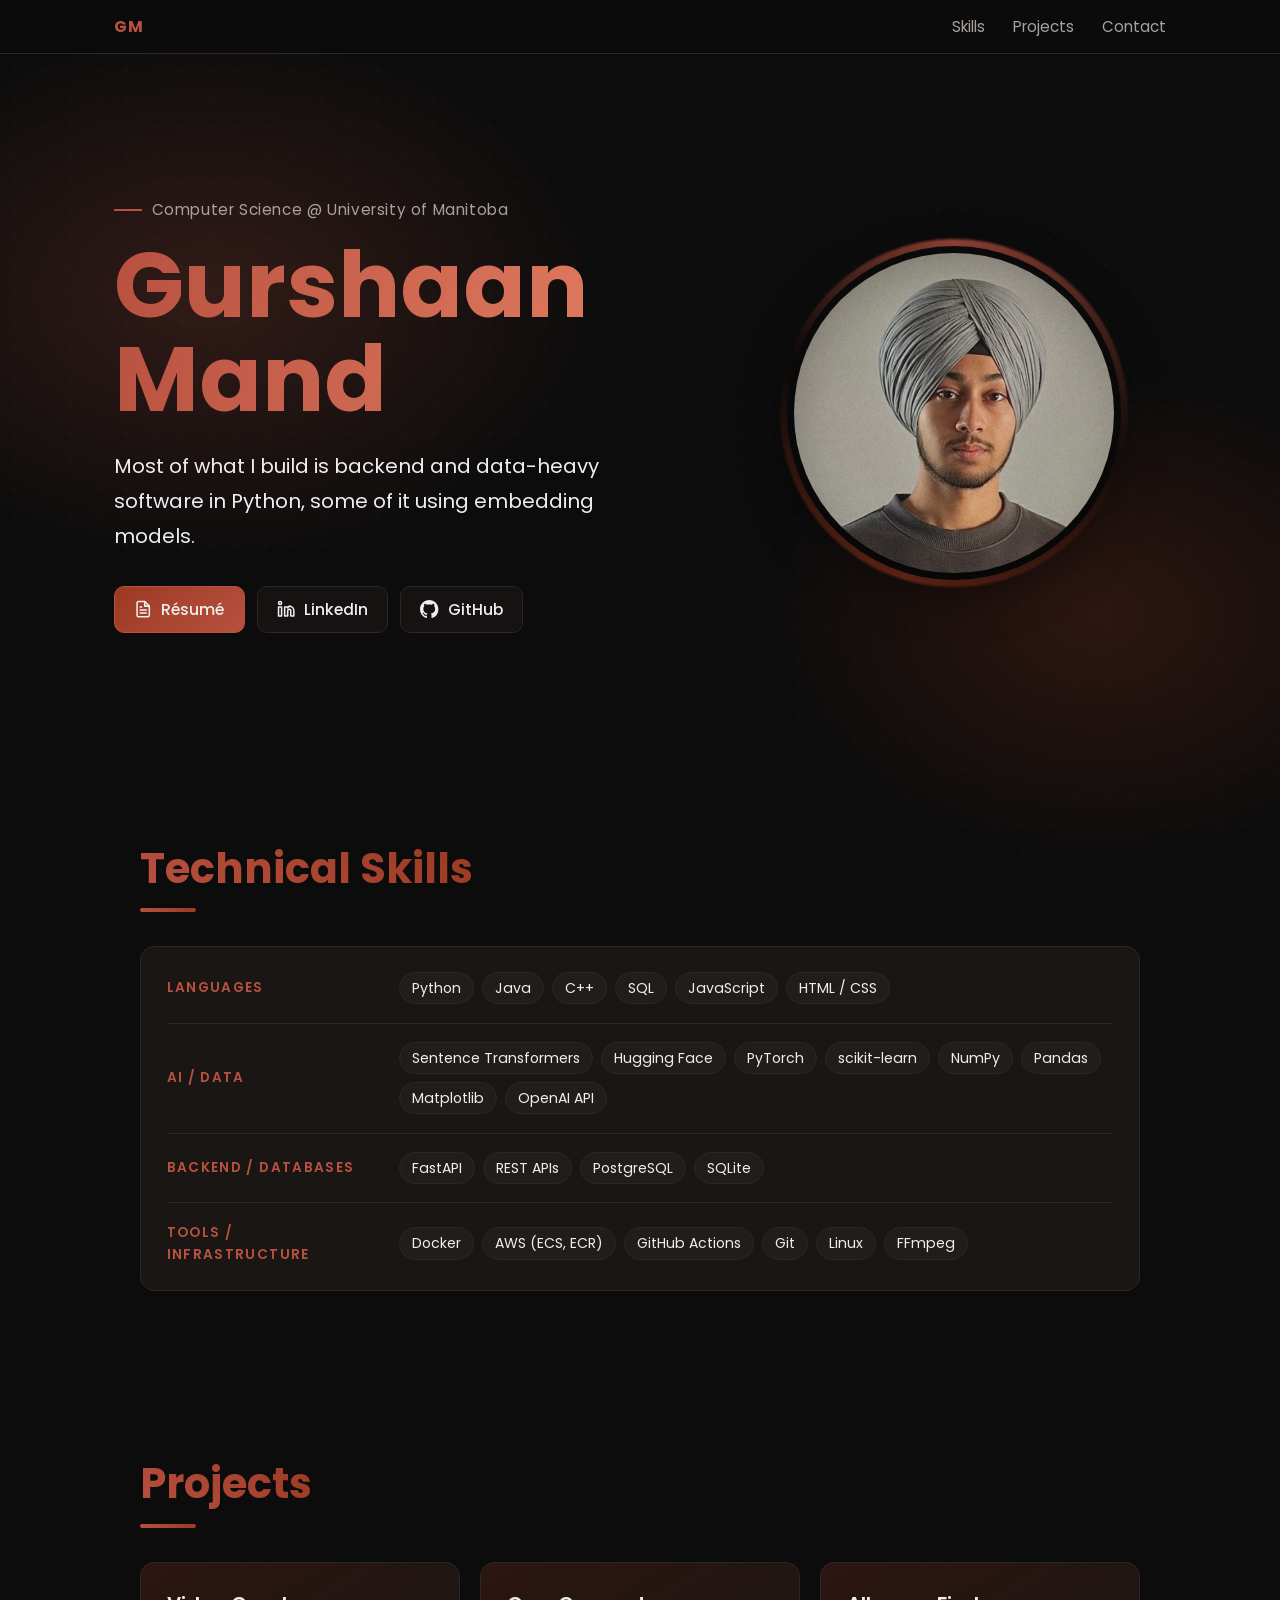
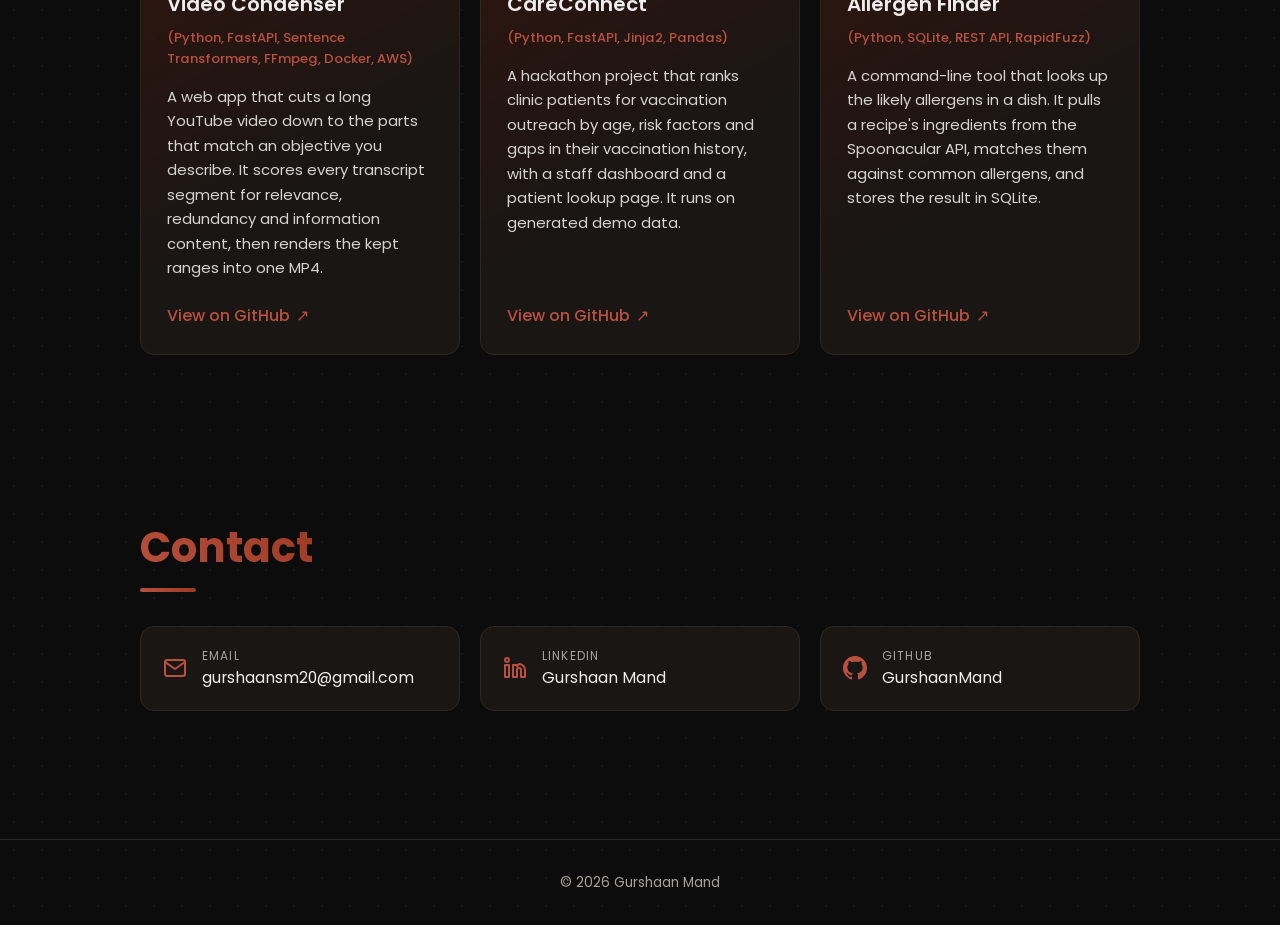
==== commit 6cad24a3: "Use current LinkedIn URL" ====
--- a/index.html
+++ b/index.html
@@ -54,7 +54,7 @@
                     </p>
                     <ul class="social-links" aria-label="Résumé and profiles">
                         <li><a href="GurshaanMand.pdf" target="_blank" rel="noopener noreferrer" class="btn btn-primary"><svg class="icon" viewBox="0 0 24 24" fill="none" stroke="currentColor" stroke-width="2" stroke-linecap="round" stroke-linejoin="round" aria-hidden="true"><path d="M14 2H6a2 2 0 0 0-2 2v16a2 2 0 0 0 2 2h12a2 2 0 0 0 2-2V8z"/><path d="M14 2v6h6M8 13h8M8 17h8M8 9h2"/></svg><span>Résumé</span></a></li>
-                        <li><a href="https://www.linkedin.com/in/gurshaan-mand-b9457a320/" target="_blank" rel="noopener noreferrer" class="btn"><svg class="icon" viewBox="0 0 24 24" fill="none" stroke="currentColor" stroke-width="2" stroke-linecap="round" stroke-linejoin="round" aria-hidden="true"><path d="M16 8a6 6 0 0 1 6 6v7h-4v-7a2 2 0 0 0-4 0v7h-4V9h4v1.5A6 6 0 0 1 16 8z"/><rect x="2" y="9" width="4" height="12"/><circle cx="4" cy="4" r="2"/></svg><span>LinkedIn</span></a></li>
+                        <li><a href="https://www.linkedin.com/in/gurshaanmand/" target="_blank" rel="noopener noreferrer" class="btn"><svg class="icon" viewBox="0 0 24 24" fill="none" stroke="currentColor" stroke-width="2" stroke-linecap="round" stroke-linejoin="round" aria-hidden="true"><path d="M16 8a6 6 0 0 1 6 6v7h-4v-7a2 2 0 0 0-4 0v7h-4V9h4v1.5A6 6 0 0 1 16 8z"/><rect x="2" y="9" width="4" height="12"/><circle cx="4" cy="4" r="2"/></svg><span>LinkedIn</span></a></li>
                         <li><a href="https://github.com/GurshaanMand" target="_blank" rel="noopener noreferrer" class="btn"><svg class="icon" viewBox="0 0 16 16" fill="currentColor" aria-hidden="true"><path d="M8 0C3.58 0 0 3.58 0 8c0 3.54 2.29 6.53 5.47 7.59.4.07.55-.17.55-.38 0-.19-.01-.82-.01-1.49-2.01.37-2.53-.49-2.69-.94-.09-.23-.48-.94-.82-1.13-.28-.15-.68-.52-.01-.53.63-.01 1.08.58 1.23.82.72 1.21 1.87.87 2.33.66.07-.52.28-.87.51-1.07-1.78-.2-3.64-.89-3.64-3.95 0-.87.31-1.59.82-2.15-.08-.2-.36-1.02.08-2.12 0 0 .67-.21 2.2.82.64-.18 1.32-.27 2-.27s1.36.09 2 .27c1.53-1.04 2.2-.82 2.2-.82.44 1.1.16 1.92.08 2.12.51.56.82 1.27.82 2.15 0 3.07-1.87 3.75-3.65 3.95.29.25.54.73.54 1.48 0 1.07-.01 1.93-.01 2.2 0 .21.15.46.55.38A8.01 8.01 0 0016 8c0-4.42-3.58-8-8-8z"/></svg><span>GitHub</span></a></li>
                     </ul>
                 </div>
@@ -187,7 +187,7 @@
                 <h2 id="contact-heading" class="section-title">Contact</h2>
                 <ul class="contact-info">
                     <li><a href="mailto:gurshaansm20@gmail.com" class="contact-card"><svg class="icon" viewBox="0 0 24 24" fill="none" stroke="currentColor" stroke-width="2" stroke-linecap="round" stroke-linejoin="round" aria-hidden="true"><rect x="2" y="4" width="20" height="16" rx="2"/><path d="m22 6-10 7L2 6"/></svg><span class="contact-label">Email</span><span class="contact-value">gurshaansm20@gmail.com</span></a></li>
-                    <li><a href="https://www.linkedin.com/in/gurshaan-mand-b9457a320/" target="_blank" rel="noopener noreferrer" class="contact-card"><svg class="icon" viewBox="0 0 24 24" fill="none" stroke="currentColor" stroke-width="2" stroke-linecap="round" stroke-linejoin="round" aria-hidden="true"><path d="M16 8a6 6 0 0 1 6 6v7h-4v-7a2 2 0 0 0-4 0v7h-4V9h4v1.5A6 6 0 0 1 16 8z"/><rect x="2" y="9" width="4" height="12"/><circle cx="4" cy="4" r="2"/></svg><span class="contact-label">LinkedIn</span><span class="contact-value">Gurshaan Mand</span></a></li>
+                    <li><a href="https://www.linkedin.com/in/gurshaanmand/" target="_blank" rel="noopener noreferrer" class="contact-card"><svg class="icon" viewBox="0 0 24 24" fill="none" stroke="currentColor" stroke-width="2" stroke-linecap="round" stroke-linejoin="round" aria-hidden="true"><path d="M16 8a6 6 0 0 1 6 6v7h-4v-7a2 2 0 0 0-4 0v7h-4V9h4v1.5A6 6 0 0 1 16 8z"/><rect x="2" y="9" width="4" height="12"/><circle cx="4" cy="4" r="2"/></svg><span class="contact-label">LinkedIn</span><span class="contact-value">Gurshaan Mand</span></a></li>
                     <li><a href="https://github.com/GurshaanMand" target="_blank" rel="noopener noreferrer" class="contact-card"><svg class="icon" viewBox="0 0 16 16" fill="currentColor" aria-hidden="true"><path d="M8 0C3.58 0 0 3.58 0 8c0 3.54 2.29 6.53 5.47 7.59.4.07.55-.17.55-.38 0-.19-.01-.82-.01-1.49-2.01.37-2.53-.49-2.69-.94-.09-.23-.48-.94-.82-1.13-.28-.15-.68-.52-.01-.53.63-.01 1.08.58 1.23.82.72 1.21 1.87.87 2.33.66.07-.52.28-.87.51-1.07-1.78-.2-3.64-.89-3.64-3.95 0-.87.31-1.59.82-2.15-.08-.2-.36-1.02.08-2.12 0 0 .67-.21 2.2.82.64-.18 1.32-.27 2-.27s1.36.09 2 .27c1.53-1.04 2.2-.82 2.2-.82.44 1.1.16 1.92.08 2.12.51.56.82 1.27.82 2.15 0 3.07-1.87 3.75-3.65 3.95.29.25.54.73.54 1.48 0 1.07-.01 1.93-.01 2.2 0 .21.15.46.55.38A8.01 8.01 0 0016 8c0-4.42-3.58-8-8-8z"/></svg><span class="contact-label">GitHub</span><span class="contact-value">GurshaanMand</span></a></li>
                 </ul>
             </div>
--- a/ProtStyle.css
+++ b/ProtStyle.css
@@ -219,19 +219,20 @@
 
 /* ========== SKILLS ========== */
 .skills-columns {
-    display: grid; grid-template-columns: repeat(auto-fit, minmax(210px, 1fr)); gap: 1.25rem;
-}
-
+    background: var(--card); border: 1px solid var(--border-color); border-radius: 14px;
+    padding: 0.4rem 1.6rem;
+}
+
+/* one row per category: label on the left, chips on the right */
 .skill-column {
-    background: var(--card); border: 1px solid var(--border-color); border-radius: 14px;
-    padding: 1.4rem 1.4rem 1.2rem;
-    transition: opacity 0.6s ease, transform 0.6s ease, border-color 0.25s ease;
-}
-.skill-column:hover { border-color: var(--chestnut); }
+    display: grid; grid-template-columns: 13rem 1fr; gap: 1.5rem; align-items: center;
+    padding: 1.15rem 0; border-bottom: 1px solid var(--border-color);
+}
+.skill-column:last-child { border-bottom: 0; }
 
 .column-title {
     font-size: 0.85rem; font-weight: 600; letter-spacing: 0.1em; text-transform: uppercase;
-    color: var(--orange); margin-bottom: 1rem;
+    color: var(--orange);
 }
 
 .skill-list { display: flex; flex-wrap: wrap; gap: 0.5rem; }
@@ -302,6 +303,7 @@
     .intro { grid-template-columns: 1fr; gap: 2.5rem; min-height: 0; }
     .profile-image-container { order: -1; width: min(220px, 60vw); justify-self: start; margin-left: 14px; }
     .skills-section, .projects-section, .contact-section { padding: 3.5rem 0; }
+    .skill-column { grid-template-columns: 1fr; gap: 0.75rem; }
 }
 
 @media (max-width: 480px) {
